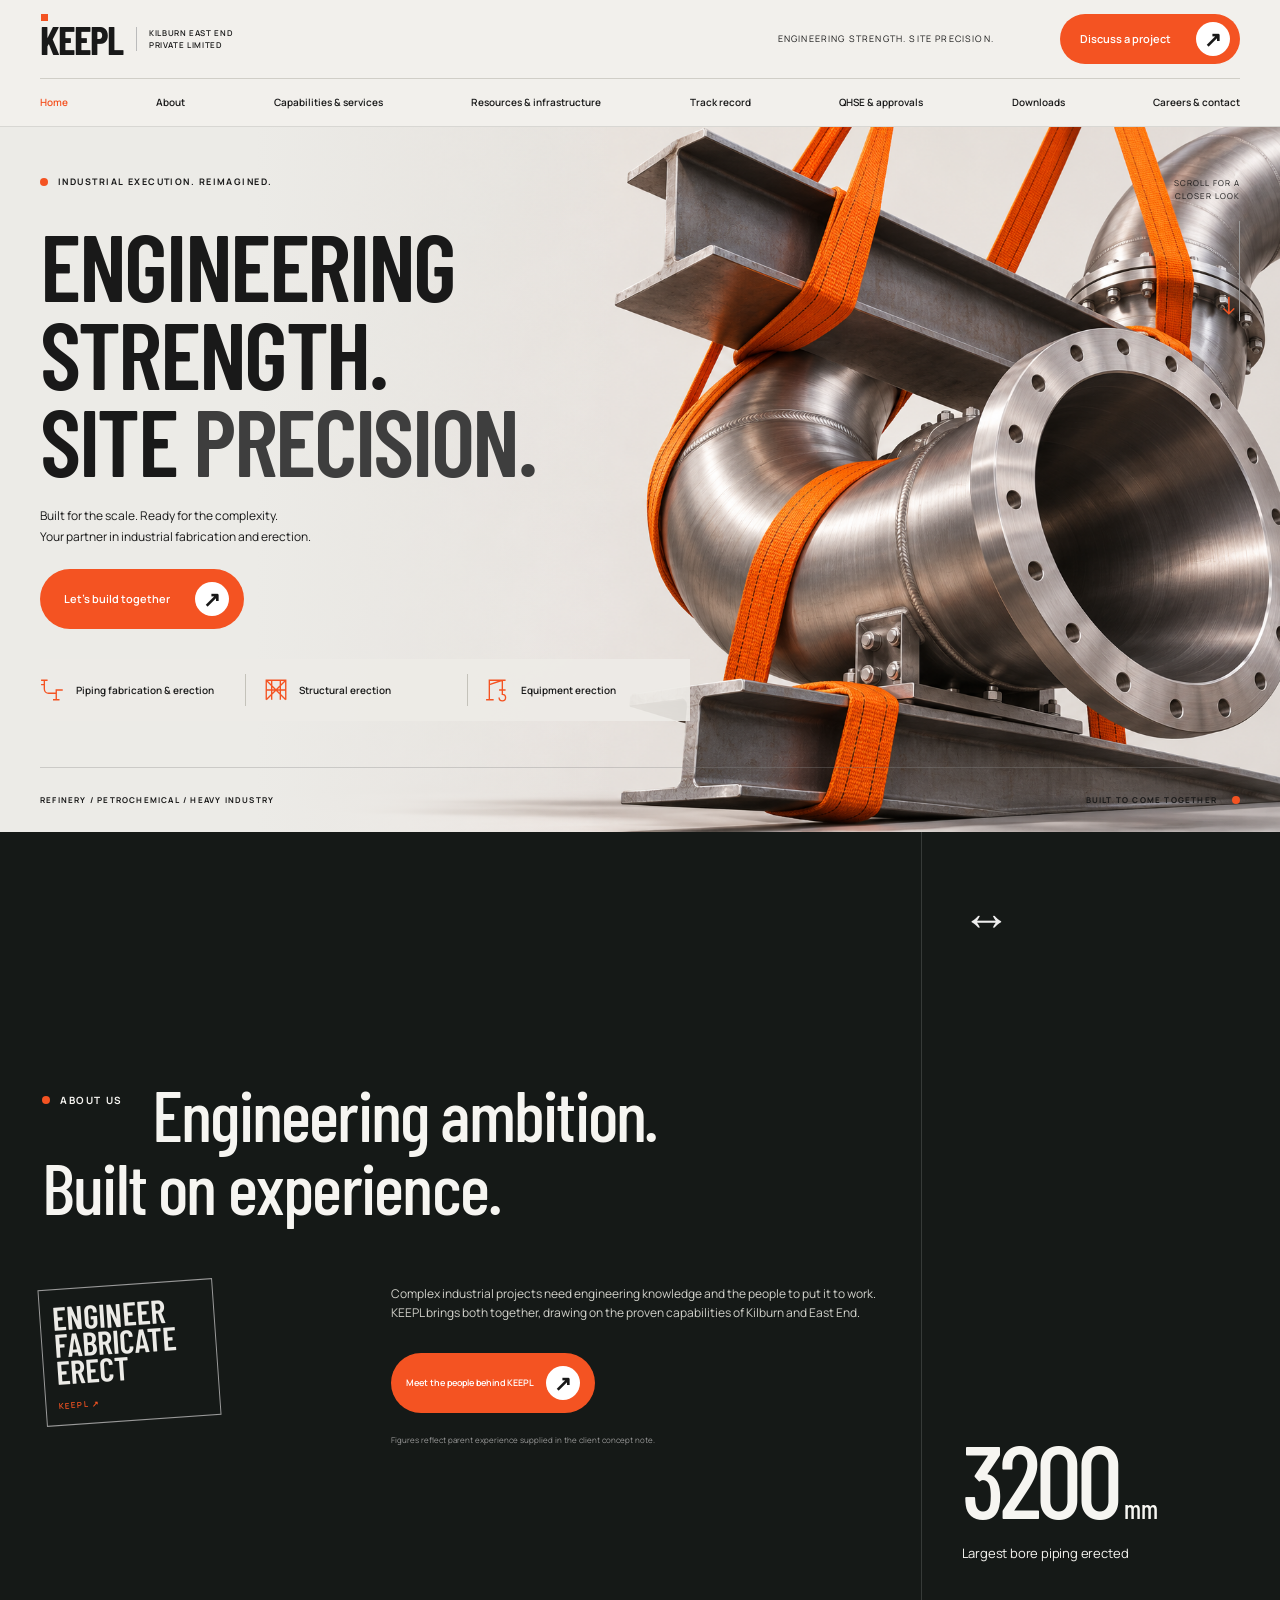
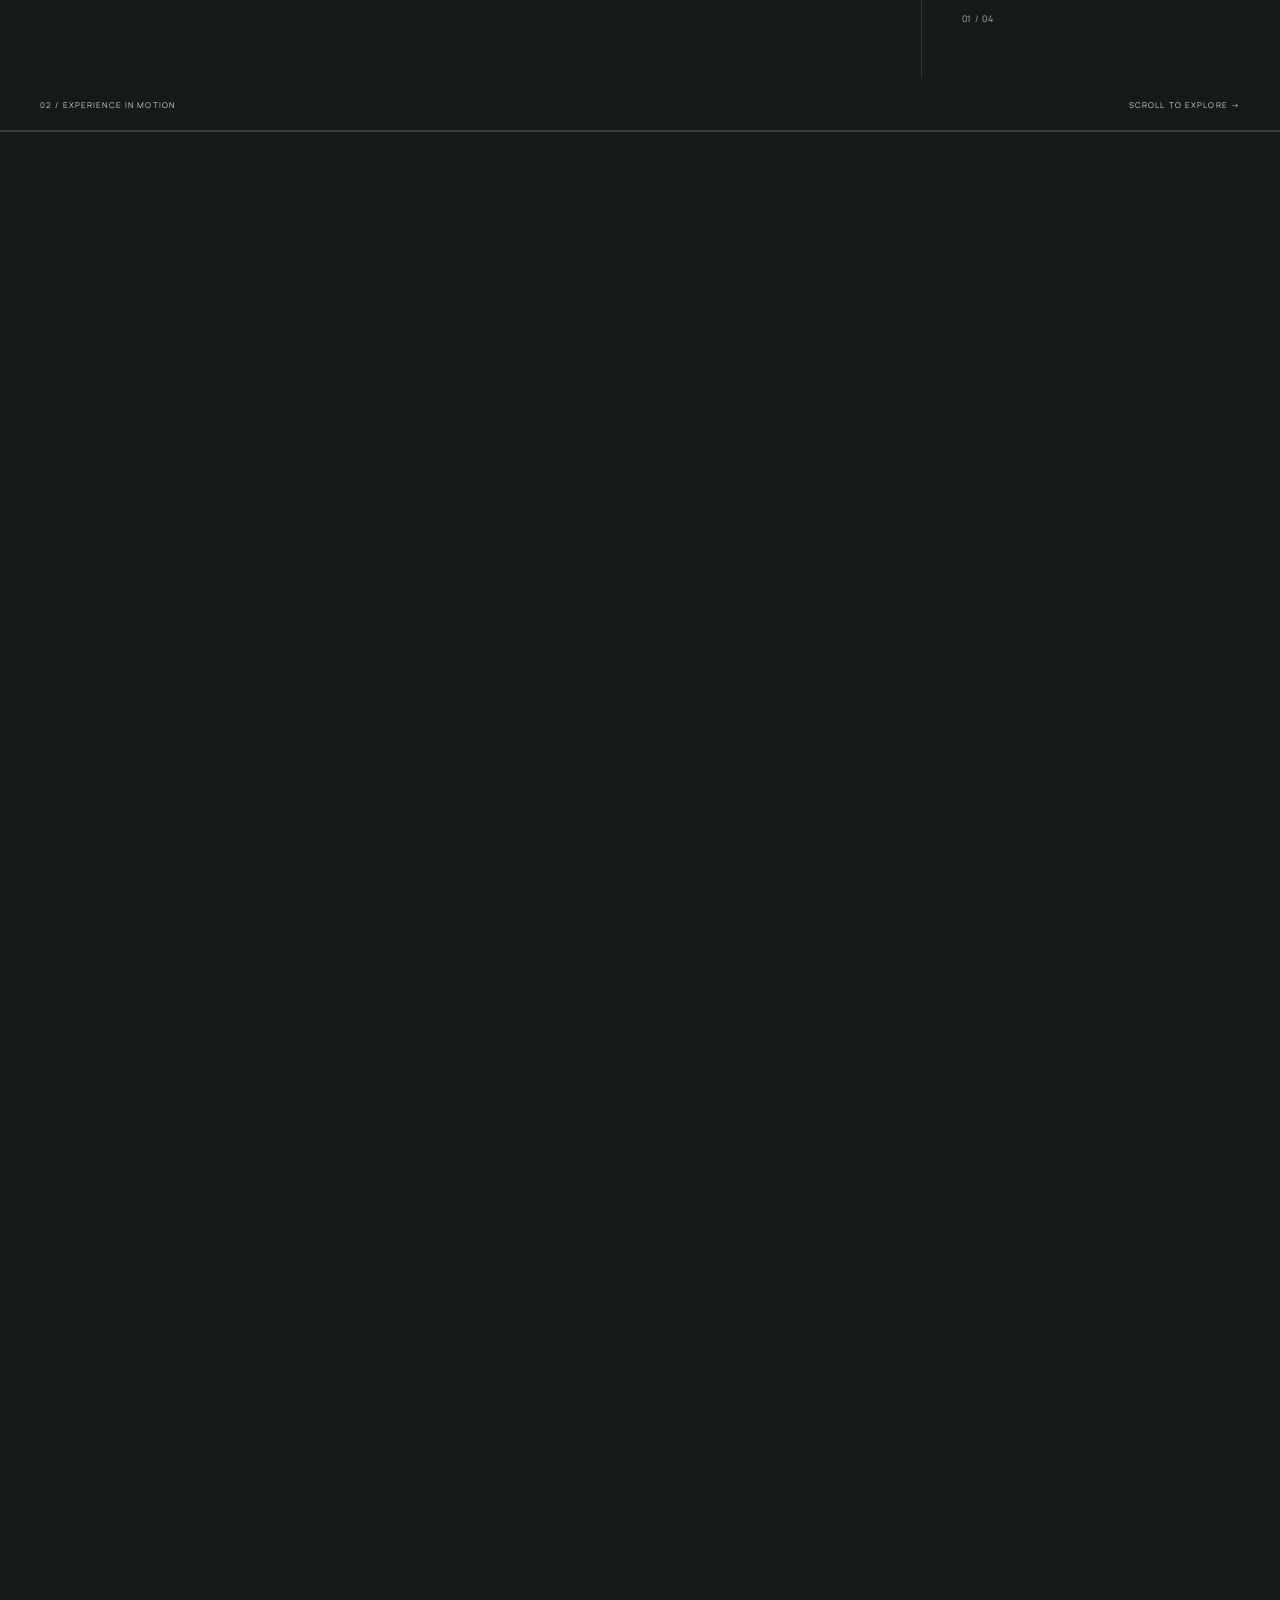
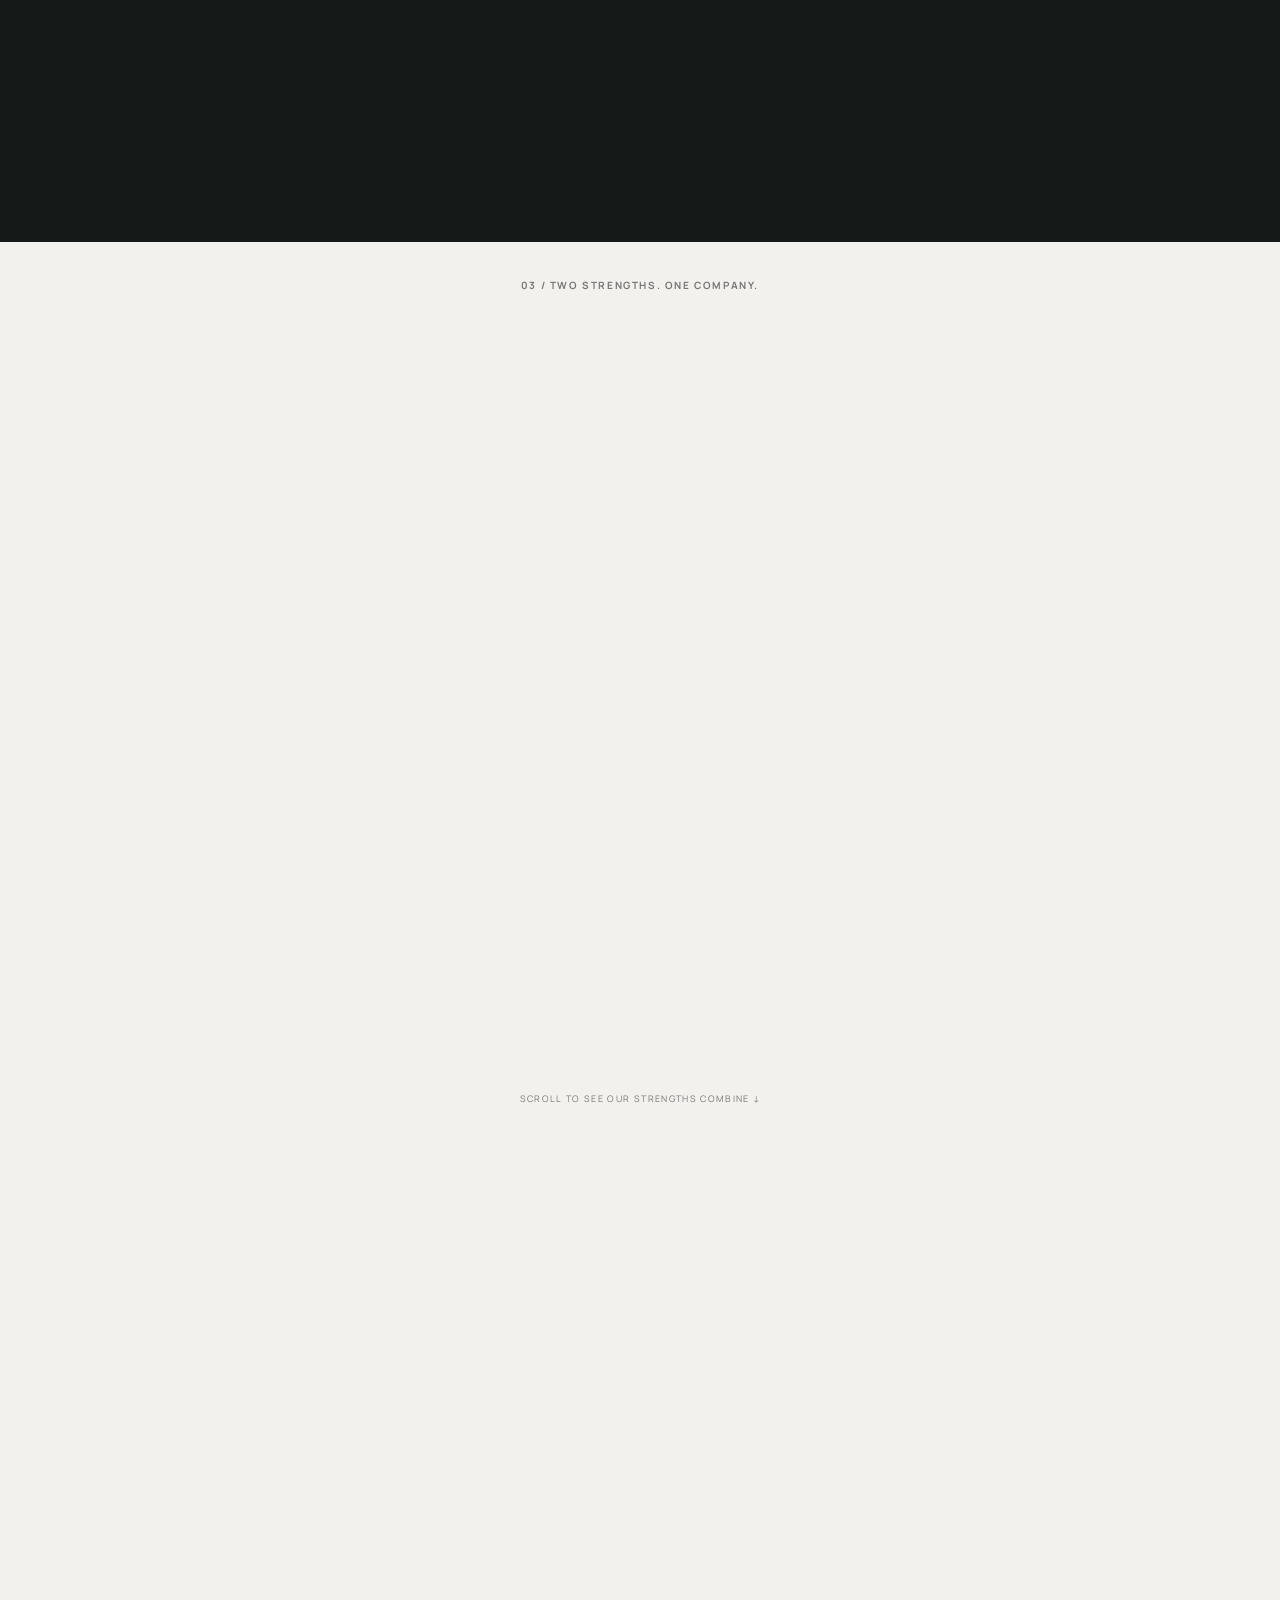
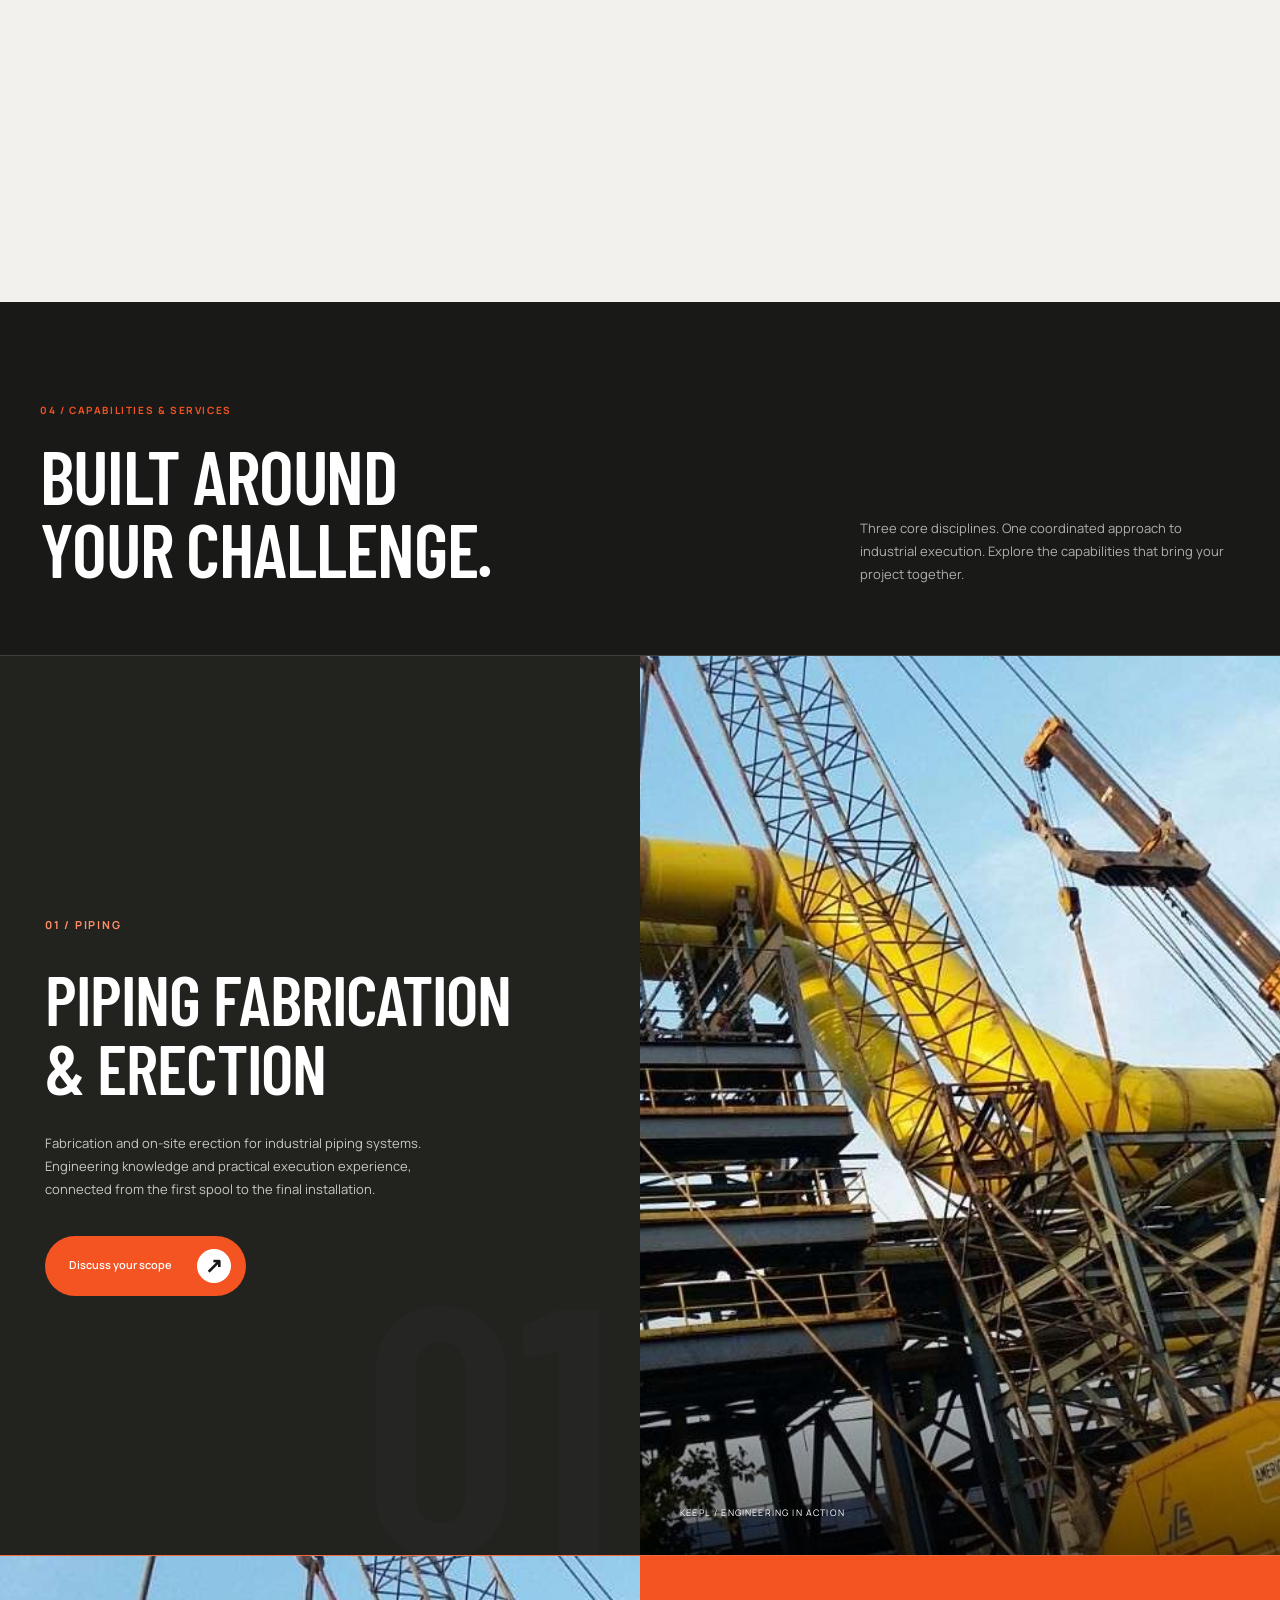
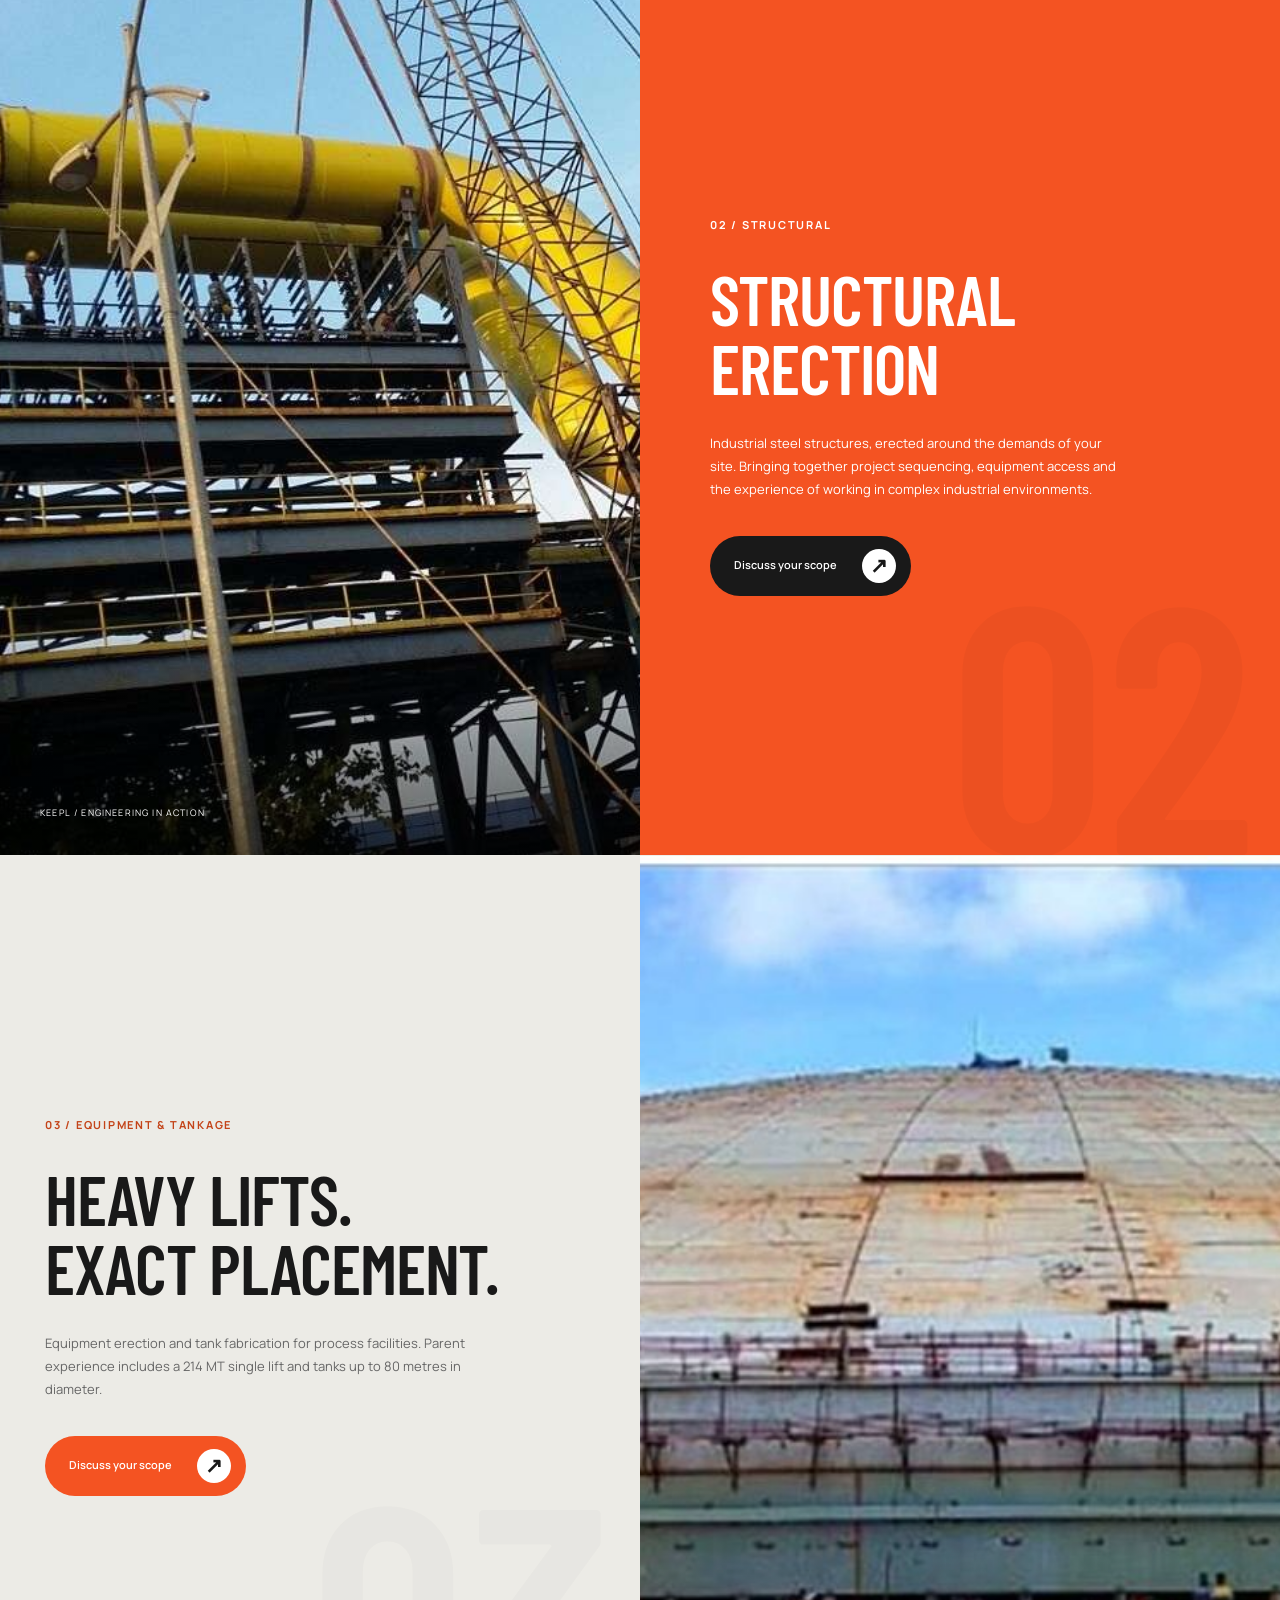
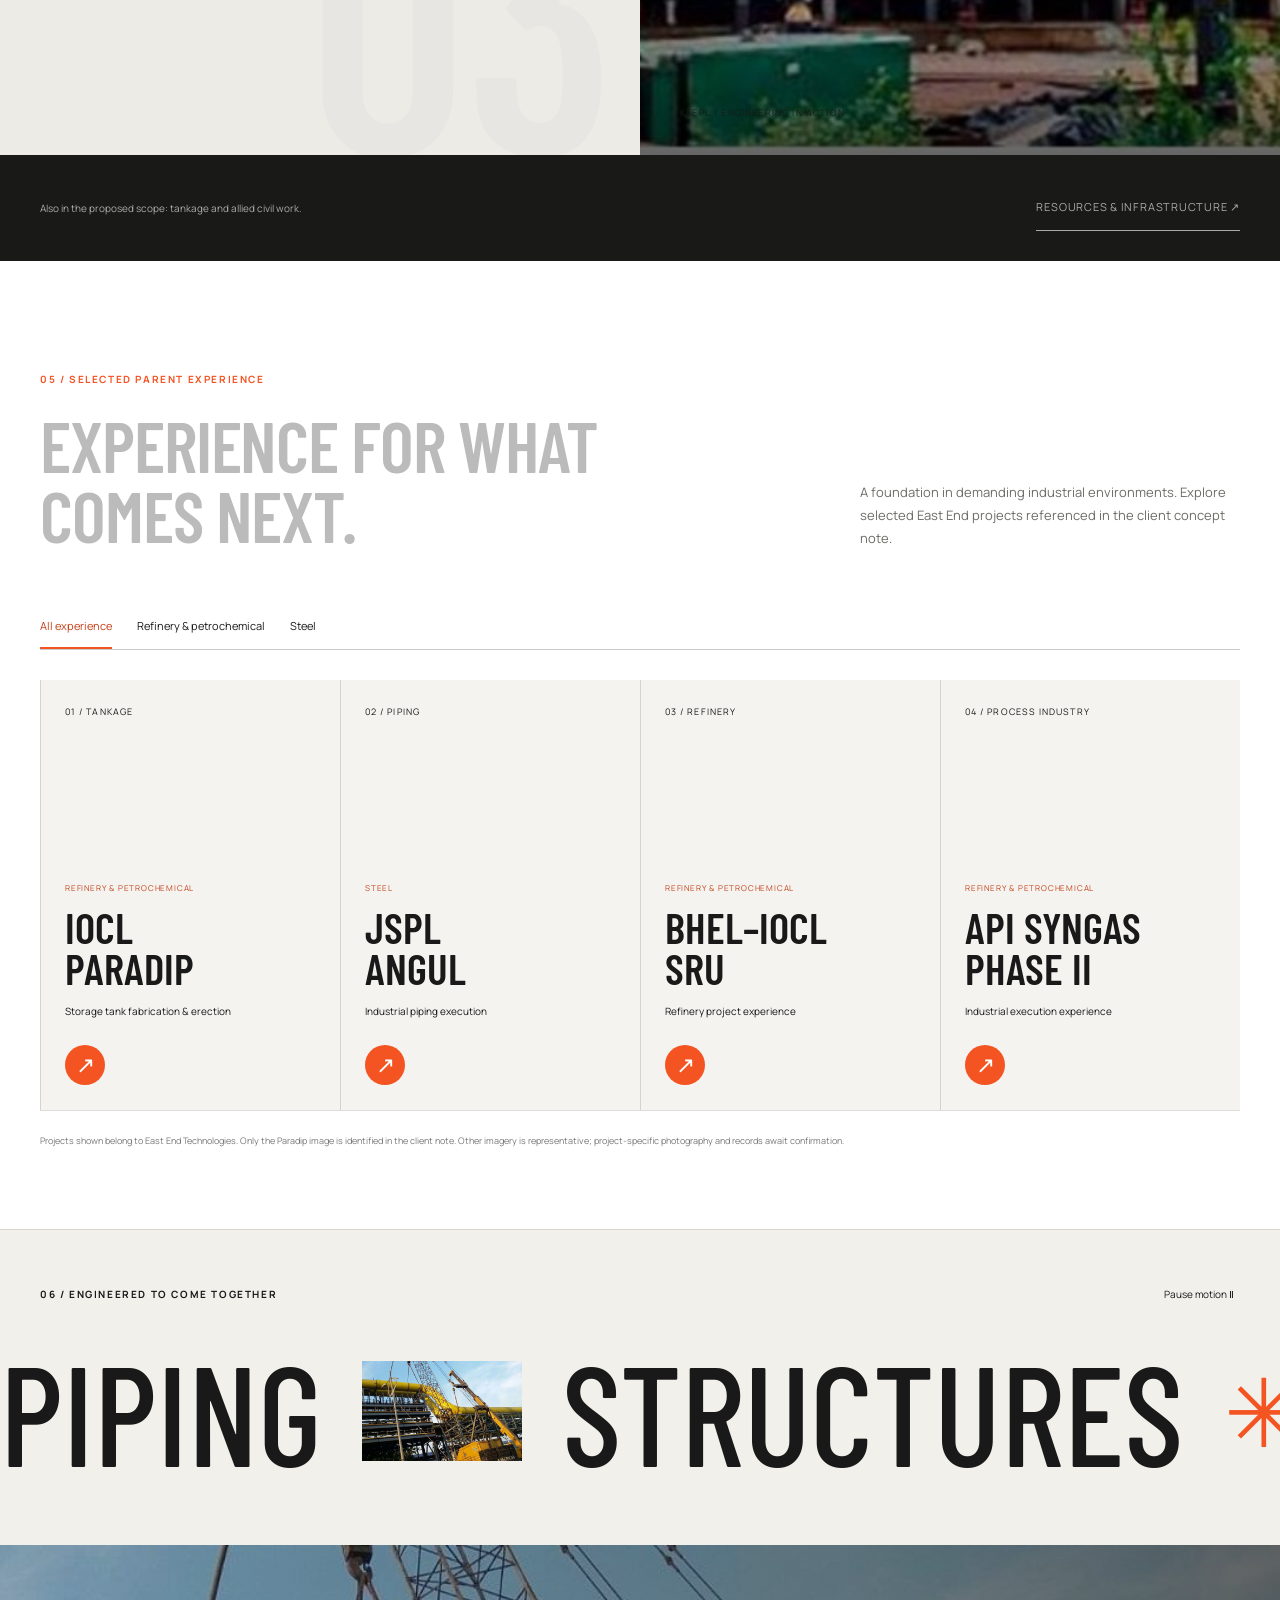
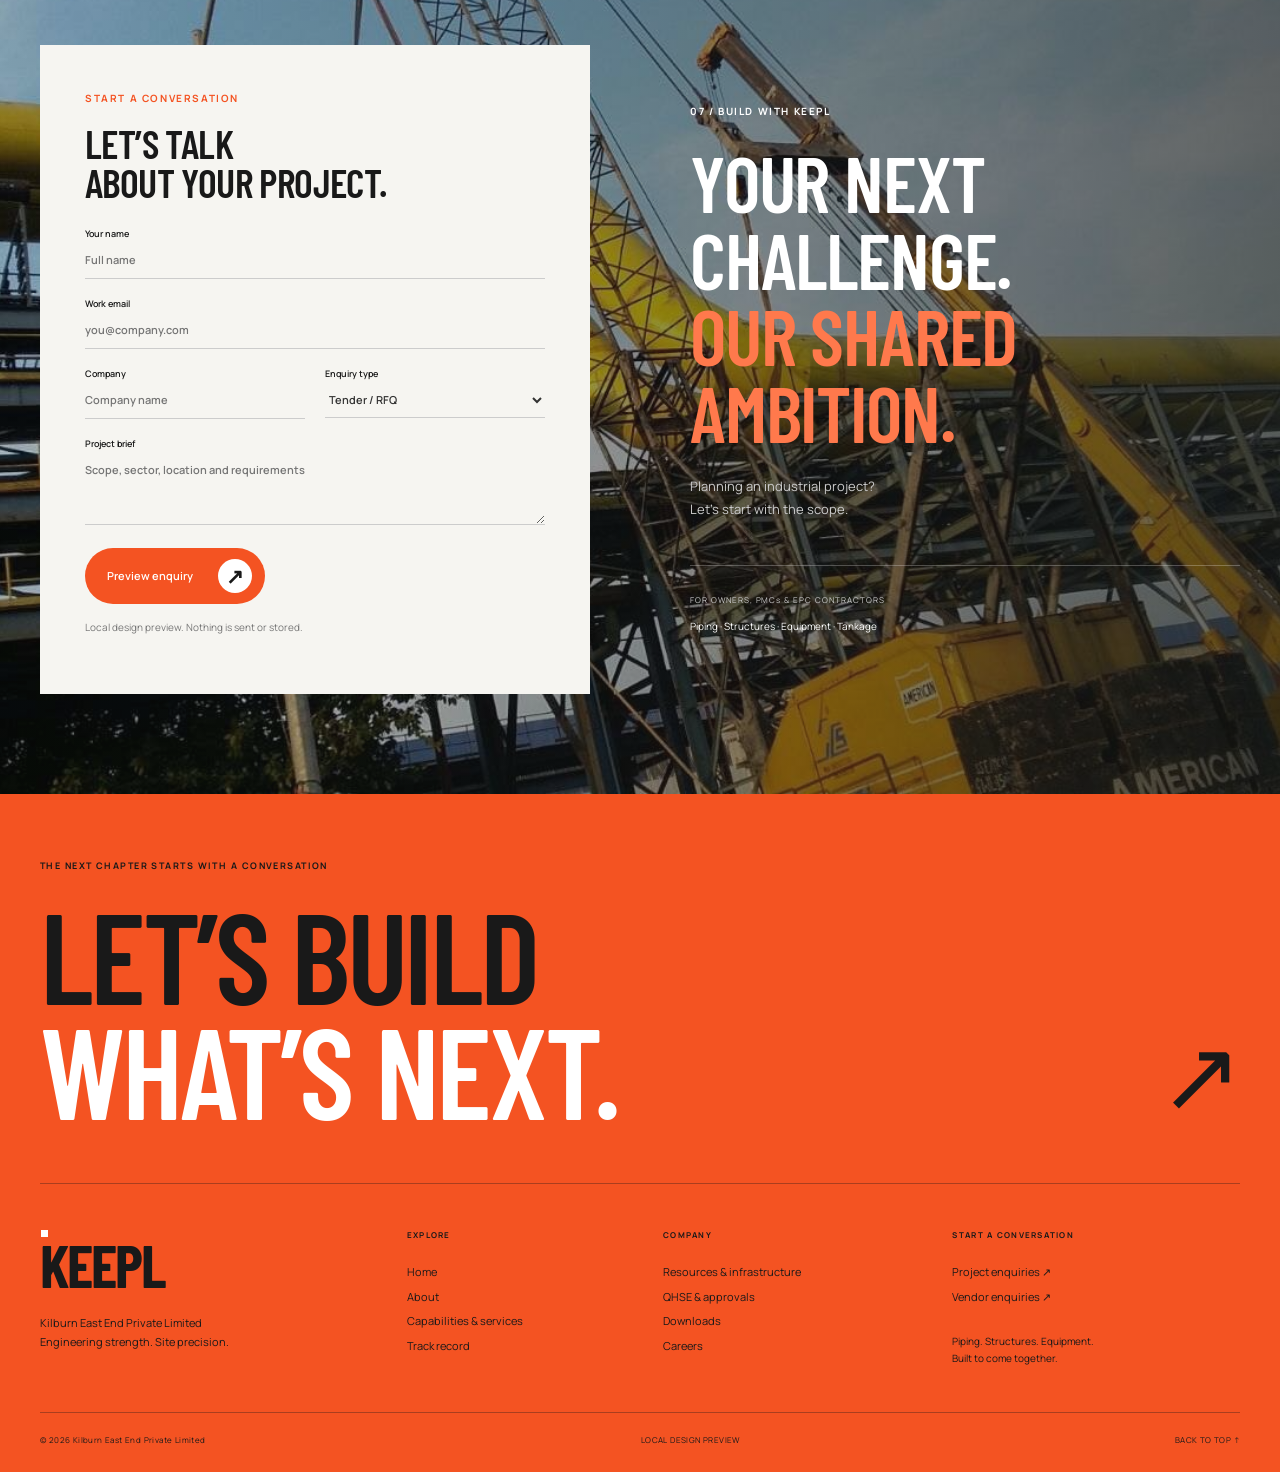
==== html file keepl/index.html @ 493cc32b "13nov commit" ====
<!doctype html><html lang="en"><head><meta charset="utf-8"><meta name="viewport" content="width=device-width,initial-scale=1"><meta name="description" content="Kilburn East End Private Limited — piping fabrication, structural erection and equipment erection, combining engineering depth with site execution experience."><title>KEEPL — Engineering strength. Site precision.</title><link rel="stylesheet" href="assets/heading.css"><link rel="stylesheet" href="assets/body.css"><link rel="stylesheet" href="styles.css?v=3"></head><body><a class="skip" href="#main">Skip to content</a>
<header><div class="wrap nav"><a class="brand" href="#home" aria-label="KEEPL home">KEEPL<span>KILBURN EAST END<br>PRIVATE LIMITED</span><i></i></a><p class="nav-tagline">ENGINEERING STRENGTH. SITE PRECISION.</p><a class="button small" href="#contact">Discuss a project <span>↗</span></a><button class="mobile-menu" aria-label="Open navigation" aria-expanded="false" aria-controls="more-menu">☰</button></div><nav class="desktop-nav wrap" aria-label="Main navigation"><a href="#home">Home</a><a href="#about">About</a><a href="#services">Capabilities &amp; services</a><button data-panel="resources">Resources &amp; infrastructure</button><a href="#projects">Track record</a><button data-panel="qhse">QHSE &amp; approvals</button><button data-panel="downloads">Downloads</button><a href="#contact">Careers &amp; contact</a></nav><nav id="more-menu" class="wrap more-menu" aria-label="Mobile navigation" hidden><a href="#home">Home</a><a href="#about">About</a><a href="#services">Capabilities &amp; services</a><button data-panel="resources">Resources &amp; infrastructure</button><a href="#projects">Track record</a><button data-panel="qhse">QHSE &amp; approvals</button><button data-panel="downloads">Downloads</button><a href="#contact">Careers &amp; contact</a></nav></header>
<main id="main"><section class="hero" id="home"><div class="hero-photo"><img src="assets/hero-v2.png" alt="Sculptural steel pipework and structural beams suspended in orange lifting slings"></div><div class="wrap hero-inner"><p class="eyebrow"><i class="orange-dot"></i> INDUSTRIAL EXECUTION. REIMAGINED.</p><h1>ENGINEERING<br>STRENGTH.<br><span class="reveal">SITE PRECISION.</span></h1><p class="hero-copy">Built for the scale. Ready for the complexity.<br>Your partner in industrial fabrication and erection.</p><a href="#contact" class="button">Let’s build together <span>↗</span></a><div class="hero-services"><a href="#service-piping"><svg class="service-icon" viewBox="0 0 24 24" fill="none" stroke="currentColor" stroke-width="1.25" aria-hidden="true"><path d="M4 3v8a4 4 0 0 0 4 4h7v6M1 3h6M12 21h6M4 7H1m14 8v-3h6"/></svg><span>Piping fabrication &amp; erection</span><b>↗</b></a><a href="#service-structural"><svg class="service-icon" viewBox="0 0 24 24" fill="none" stroke="currentColor" stroke-width="1.25" aria-hidden="true"><path d="M3 21V3h18v18M3 3l18 18M21 3L3 21M3 12h18M8 3v18M16 3v18"/></svg><span>Structural erection</span><b>↗</b></a><a href="#service-equipment"><svg class="service-icon" viewBox="0 0 24 24" fill="none" stroke="currentColor" stroke-width="1.25" aria-hidden="true"><path d="M4 21V3h15M4 7l12-4M16 3v9m-3 0h6m-3 0v4a3 3 0 1 1-3 3M1 21h7"/></svg><span>Equipment erection</span><b>↗</b></a></div><a class="hero-scroll" href="#credentials">SCROLL FOR A<br>CLOSER LOOK<span>↓</span></a></div><div class="hero-bottom wrap"><span>REFINERY / PETROCHEMICAL / HEAVY INDUSTRY</span><span>BUILT TO COME TOGETHER <i class="orange-dot"></i></span></div></section>
<section class="credentials" id="credentials"><div class="stats-pin"><div class="horizontal-rail"><article class="stats-intro"><div class="intro-title"><p class="eyebrow"><i class="orange-dot"></i> ABOUT US</p><h2>Engineering ambition.<br>Built on experience.</h2></div><div class="intro-bottom"><div class="type-stamp" aria-hidden="true">ENGINEER<br>FABRICATE<br>ERECT<span>KEEPL ↗</span></div><div><p>Complex industrial projects need engineering knowledge and the people to put it to work. KEEPL brings both together, drawing on the proven capabilities of Kilburn and East End.</p><a class="button" href="#about">Meet the people behind KEEPL <span>↗</span></a><small>Figures reflect parent experience supplied in the client concept note.</small></div></div></article><article class="stat" tabindex="0"><img src="assets/site-1.jpg" alt="" loading="lazy"><span class="stat-mark">↔</span><div class="stat-content"><strong>3200<span>mm</span></strong><h3>Largest bore piping erected</h3><span class="stat-index">01 / 04 <b>↗</b></span></div></article><article class="stat" tabindex="0"><img src="assets/site-1.jpg" alt="" loading="lazy"><span class="stat-mark">↥</span><div class="stat-content"><strong>214<span>MT</span></strong><h3>Heaviest single equipment lift</h3><span class="stat-index">02 / 04 <b>↗</b></span></div></article><article class="stat" tabindex="0"><img src="assets/site-2.jpg" alt="" loading="lazy"><span class="stat-mark">◯</span><div class="stat-content"><strong>80<span>m</span></strong><h3>Largest tank diameter fabricated</h3><span class="stat-index">03 / 04 <b>↗</b></span></div></article><article class="stat" tabindex="0"><img src="assets/industry-2.jpg" alt="" loading="lazy"><span class="stat-mark">+</span><div class="stat-content"><strong>25<span>+ years</span></strong><h3>Key engineers’ project experience</h3><span class="stat-index">04 / 04 <b>↗</b></span></div></article></div><div class="stats-caption wrap"><span>02 / EXPERIENCE IN MOTION</span><span>SCROLL TO EXPLORE →</span></div><div class="progress"><span></span></div></div></section>
<section class="partnership" id="about"><div class="partner-pin"><p class="eyebrow partner-eyebrow">03 / TWO STRENGTHS. ONE COMPANY.</p><h2 class="partner-title">ENGINEERING EXPERTISE.<br><span>EXECUTION EXCELLENCE.</span></h2><div class="orbits"><article class="orb orb-one"><div class="orb-content"><strong class="share">60<span>%</span></strong><img class="kilburn-logo" src="assets/kilburn.png" alt="Kilburn Engineering Limited"><h3>Kilburn Engineering</h3><p>Engineering knowledge.<br>Financial strength.<br>Established pedigree.</p></div></article><article class="orb orb-two"><div class="orb-content"><strong class="share">40<span>%</span></strong><img class="eastend-clean" src="assets/eastend-transparent.png" alt="East End Technologies"><h3>East End Technologies</h3><p>On-site execution.<br>Experienced teams.<br>Industrial project delivery.</p></div></article><svg class="parent-overlap" viewBox="0 0 200 100" aria-hidden="true"><defs><clipPath id="parent-intersection"><circle cx="140" cy="50" r="50"/></clipPath></defs><circle cx="60" cy="50" r="50" fill="var(--orange)" clip-path="url(#parent-intersection)"/></svg></div><div class="venture-disc" aria-hidden="true"></div><div class="venture-wordmark" aria-label="KEEPL">KEEPL</div><div class="partner-result"><p class="eyebrow">TOGETHER, WE FORM</p><h3>KILBURN EAST END<br>PRIVATE LIMITED</h3><p>Two proven businesses. One integrated industrial partner.</p></div><span class="partner-hint">SCROLL TO SEE OUR STRENGTHS COMBINE ↓</span></div></section>
<section class="services" id="services"><div class="wrap section-heading"><div><p class="eyebrow orange">04 / CAPABILITIES & SERVICES</p><h2>BUILT AROUND<br>YOUR CHALLENGE.</h2></div><p>Three core disciplines. One coordinated approach to industrial execution. Explore the capabilities that bring your project together.</p></div><div class="service-stack"><article class="service-card" id="service-piping" style="--order:0"><div class="service-copy"><p class="eyebrow">01 / PIPING</p><h3>PIPING FABRICATION<br>& ERECTION</h3><p>Fabrication and on-site erection for industrial piping systems. Engineering knowledge and practical execution experience, connected from the first spool to the final installation.</p><a href="#contact" class="button">Discuss your scope <span>↗</span></a><span class="service-number">01</span></div><div class="service-image "><img src="assets/site-1.jpg" alt="Large-bore pipework and crane operations" loading="lazy"><span>KEEPL / ENGINEERING IN ACTION</span></div></article><article class="service-card" id="service-structural" style="--order:1"><div class="service-copy"><p class="eyebrow">02 / STRUCTURAL</p><h3>STRUCTURAL<br>ERECTION</h3><p>Industrial steel structures, erected around the demands of your site. Bringing together project sequencing, equipment access and the experience of working in complex industrial environments.</p><a href="#contact" class="button">Discuss your scope <span>↗</span></a><span class="service-number">02</span></div><div class="service-image structure"><img src="assets/site-1.jpg" alt="Steel structures and lifting equipment" loading="lazy"><span>KEEPL / ENGINEERING IN ACTION</span></div></article><article class="service-card" id="service-equipment" style="--order:2"><div class="service-copy"><p class="eyebrow">03 / EQUIPMENT & TANKAGE</p><h3>HEAVY LIFTS.<br>EXACT PLACEMENT.</h3><p>Equipment erection and tank fabrication for process facilities. Parent experience includes a 214 MT single lift and tanks up to 80 metres in diameter.</p><a href="#contact" class="button">Discuss your scope <span>↗</span></a><span class="service-number">03</span></div><div class="service-image "><img src="assets/site-2.jpg" alt="Storage tank fabrication at IOCL Paradip" loading="lazy"><span>KEEPL / ENGINEERING IN ACTION</span></div></article></div><div class="wrap service-foot"><span>Also in the proposed scope: tankage and allied civil work.</span><button data-panel="resources" class="text-link">Resources & infrastructure ↗</button></div></section>
<section class="projects" id="projects"><div class="wrap"><div class="section-heading"><div><p class="eyebrow orange">05 / SELECTED PARENT EXPERIENCE</p><h2 class="reveal">EXPERIENCE FOR <br>WHAT COMES NEXT.</h2></div><p>A foundation in demanding industrial environments. Explore selected East End projects referenced in the client concept note.</p></div><div class="filters" role="group" aria-label="Filter projects"><button class="active" data-filter="all" aria-pressed="true">All experience</button><button data-filter="refinery" aria-pressed="false">Refinery & petrochemical</button><button data-filter="steel" aria-pressed="false">Steel</button></div><div class="project-grid"><button class="project" data-sector="refinery" data-project="paradip"><img src="assets/site-2.jpg" alt="IOCL Paradip tank fabrication" loading="lazy"><span class="project-top">01 / TANKAGE</span><span class="project-info"><small>REFINERY & PETROCHEMICAL</small><strong>IOCL<br>PARADIP</strong><span>Storage tank fabrication & erection</span><b>↗</b></span></button><button class="project" data-sector="steel" data-project="jspl"><img src="assets/site-1.jpg" alt="Representative industrial piping and steel erection image" loading="lazy"><span class="image-disclaimer">ILLUSTRATIVE IMAGE</span><span class="project-top">02 / PIPING</span><span class="project-info"><small>STEEL</small><strong>JSPL<br>ANGUL</strong><span>Industrial piping execution</span><b>↗</b></span></button><button class="project" data-sector="refinery" data-project="bhel"><img src="assets/plant.jpg" alt="Representative process plant imagery" loading="lazy"><span class="image-disclaimer">ILLUSTRATIVE IMAGE</span><span class="project-top">03 / REFINERY</span><span class="project-info"><small>REFINERY & PETROCHEMICAL</small><strong>BHEL–IOCL<br>SRU</strong><span>Refinery project experience</span><b>↗</b></span></button><button class="project" data-sector="refinery" data-project="syngas"><img src="assets/equipment.jpg" alt="Representative industrial facility imagery" loading="lazy"><span class="image-disclaimer">ILLUSTRATIVE IMAGE</span><span class="project-top">04 / PROCESS INDUSTRY</span><span class="project-info"><small>REFINERY & PETROCHEMICAL</small><strong>API SYNGAS<br>PHASE II</strong><span>Industrial execution experience</span><b>↗</b></span></button></div><p class="project-note">Projects shown belong to East End Technologies. Only the Paradip image is identified in the client note. Other imagery is representative; project-specific photography and records await confirmation.</p></div></section>
<section class="marquee" aria-label="Our services"><div class="wrap marquee-label"><p class="eyebrow">06 / ENGINEERED TO COME TOGETHER</p><button id="pause-motion" aria-pressed="false">Pause motion Ⅱ</button></div><div class="marquee-track"><div class="marquee-set"><span>PIPING</span><img src="assets/site-1.jpg" alt="" loading="lazy"><span>STRUCTURES</span><i>✳</i><span>EQUIPMENT</span><img src="assets/site-2.jpg" alt="" loading="lazy"><span>TANKAGE</span><i>✳</i></div><div class="marquee-set" aria-hidden="true"><span>PIPING</span><img src="assets/site-1.jpg" alt="" loading="lazy"><span>STRUCTURES</span><i>✳</i><span>EQUIPMENT</span><img src="assets/site-2.jpg" alt="" loading="lazy"><span>TANKAGE</span><i>✳</i></div></div></section>
<section class="contact" id="contact"><div class="contact-bg"></div><div class="wrap contact-layout"><form id="enquiry"><p class="eyebrow orange">START A CONVERSATION</p><h2>LET’S TALK<br>ABOUT YOUR PROJECT.</h2><label>Your name<input name="name" autocomplete="name" required placeholder="Full name"></label><label>Work email<input name="email" type="email" autocomplete="email" required placeholder="you@company.com"></label><div class="form-row"><label>Company<input name="company" autocomplete="organization" required placeholder="Company name"></label><label>Enquiry type<select name="type"><option>Tender / RFQ</option>Vendor registration</option>Document request</option>Careers</option></select></label></div><label>Project brief<textarea name="message" required rows="3" placeholder="Scope, sector, location and requirements"></textarea></label><button class="button" type="submit">Preview enquiry <span>↗</span></button><p class="form-note">Local design preview. Nothing is sent or stored.</p><p id="form-status" role="status"></p></form><div class="contact-copy"><p class="eyebrow">07 / BUILD WITH KEEPL</p><h2>YOUR NEXT<br>CHALLENGE.<br><em>OUR SHARED<br>AMBITION.</em></h2><p>Planning an industrial project?<br>Let’s start with the scope.</p><div><span>FOR OWNERS, PMCs & EPC CONTRACTORS</span><p>Piping · Structures · Equipment · Tankage</p></div></div></div></section></main>
<footer><div class="wrap"><div class="footer-cta"><p class="eyebrow">THE NEXT CHAPTER STARTS WITH A CONVERSATION</p><a href="#contact">LET’S BUILD<br><span>WHAT’S NEXT.</span><b>↗</b></a></div><div class="footer-top"><div><a class="brand" href="#home">KEEPL<i></i></a><p>Kilburn East End Private Limited<br>Engineering strength. Site precision.</p></div><div class="footer-links"><span class="eyebrow">EXPLORE</span><a href="#home">Home</a><a href="#about">About</a><a href="#services">Capabilities & services</a><a href="#projects">Track record</a></div><div class="footer-links"><span class="eyebrow">COMPANY</span><button data-panel="resources">Resources & infrastructure</button><button data-panel="qhse">QHSE & approvals</button><button data-panel="downloads">Downloads</button><button data-panel="careers">Careers</button></div><div class="footer-links"><span class="eyebrow">START A CONVERSATION</span><a href="#contact">Project enquiries ↗</a><a href="#contact">Vendor enquiries ↗</a><span class="footer-note">Piping. Structures. Equipment.<br>Built to come together.</span></div></div><div class="footer-bottom"><span>© 2026 Kilburn East End Private Limited</span><span>LOCAL DESIGN PREVIEW</span><a href="#home">BACK TO TOP ↑</a></div></div></footer>
<dialog id="detail-dialog" aria-labelledby="dialog-title"><button class="close-dialog" aria-label="Close details">×</button><p class="eyebrow orange">KEEPL / INFORMATION</p><h2 id="dialog-title"></h2><div id="dialog-body"></div><button class="button dialog-contact">Discuss your requirements ↗</button></dialog><script src="app.js?v=3"></script></body></html>
---- html file keepl/assets/heading.css ----
@font-face {
  font-family: 'Barlow Condensed';
  font-style: normal;
  font-weight: 500;
  font-display: swap;
  src: url(heading-0.woff2) format('truetype');
}
@font-face {
  font-family: 'Barlow Condensed';
  font-style: normal;
  font-weight: 600;
  font-display: swap;
  src: url(heading-1.woff2) format('truetype');
}
@font-face {
  font-family: 'Barlow Condensed';
  font-style: normal;
  font-weight: 700;
  font-display: swap;
  src: url(heading-2.woff2) format('truetype');
}
---- html file keepl/assets/body.css ----
@font-face {
  font-family: 'Manrope';
  font-style: normal;
  font-weight: 400;
  font-display: swap;
  src: url(body-0.woff2) format('truetype');
}
@font-face {
  font-family: 'Manrope';
  font-style: normal;
  font-weight: 500;
  font-display: swap;
  src: url(body-1.woff2) format('truetype');
}
@font-face {
  font-family: 'Manrope';
  font-style: normal;
  font-weight: 600;
  font-display: swap;
  src: url(body-2.woff2) format('truetype');
}
@font-face {
  font-family: 'Manrope';
  font-style: normal;
  font-weight: 700;
  font-display: swap;
  src: url(body-3.woff2) format('truetype');
}
---- html file keepl/styles.css ----
:root{--orange:#f15b2b;--ink:#191919;--paper:#f2f1ed;--body:'Manrope',Arial,sans-serif;--head:'Barlow Condensed','Arial Narrow',sans-serif}*{box-sizing:border-box}html{scroll-behavior:smooth;scroll-padding-top:90px}body{margin:0;color:var(--ink);background:var(--paper);font:14px/1.65 var(--body)}button,input,textarea,select{font:inherit}button,a{-webkit-tap-highlight-color:transparent}button{cursor:pointer}a{color:inherit;text-decoration:none}button{color:inherit}img{max-width:100%;display:block}h1,h2,h3,p{margin:0}h1,h2,h3{font-family:var(--head);font-weight:600;line-height:.98;letter-spacing:-.015em}h2{font-size:clamp(48px,5.8vw,76px)}p{line-height:1.75}.wrap{width:min(1200px,calc(100% - 64px));margin:auto}.eyebrow{font-size:10px;font-weight:700;letter-spacing:.16em;line-height:1.6}.orange{color:var(--orange)}.button{display:inline-flex;align-items:center;justify-content:space-between;gap:35px;background:var(--ink);color:#fff;padding:18px 24px;border:0;font-size:12px;font-weight:600;transition:background .25s,transform .25s}.button:hover{background:var(--orange);transform:translateY(-2px)}.button span{font-size:19px}.small{padding:12px 18px;gap:20px}.text-link{display:inline-flex;align-items:center;justify-content:space-between;gap:30px;padding:13px 0;border:0;border-bottom:1px solid currentColor;background:none;font-size:11px;text-transform:uppercase;letter-spacing:.07em}.text-link span{font-size:24px}.skip{position:fixed;top:-100px;z-index:20;background:white;padding:12px}.skip:focus{top:10px}:focus-visible{outline:3px solid var(--orange);outline-offset:5px}header{position:relative;z-index:10;background:var(--paper);border-bottom:1px solid #d8d7d3}.nav{height:96px;display:flex;align-items:center;justify-content:space-between;gap:26px}.brand{display:flex;align-items:center;gap:14px;position:relative;font:700 39px/.9 var(--head);letter-spacing:-2px}.brand span{font:600 8px/1.5 var(--body);letter-spacing:.08em;border-left:1px solid #bbb;padding-left:12px}.brand i{height:7px;width:7px;background:var(--orange);position:absolute;top:-7px;left:1px}.nav nav{display:flex;gap:25px;align-items:center}.nav nav a,.nav nav button{font-size:11px;font-weight:600;border:0;background:none;padding:8px 0}.nav nav a:hover,.nav nav button:hover{color:var(--orange)}.mobile-menu{display:none}.more-menu{padding:22px 0;grid-template-columns:repeat(3,1fr);gap:16px;border-top:1px solid #ccc}.more-menu:not([hidden]){display:grid}.more-menu button{text-align:left;border:0;background:none}.hero{position:relative;overflow:hidden;min-height:690px}.hero-photo{position:absolute;inset:0 0 0 43%;overflow:hidden}.hero-photo img{width:100%;height:100%;object-fit:cover;filter:grayscale(1);object-position:65% center}.hero-photo:after{content:'';position:absolute;inset:0;background:linear-gradient(90deg,var(--paper),transparent 55%),linear-gradient(0deg,#18181870,transparent 35%)}.image-label{position:absolute;bottom:85px;right:25px;z-index:1;font-size:8px;letter-spacing:.15em;color:white;writing-mode:vertical-rl}.hero-inner{position:relative;padding-top:45px}.hero .eyebrow{display:flex;align-items:center;gap:18px}.line{width:75px;height:1px;background:#8e8e8e}.hero h1{font-size:clamp(65px,7.8vw,104px);line-height:.92;margin:38px 0 24px;max-width:700px;letter-spacing:-.025em}.hero-copy{max-width:450px;font-size:12px;margin-bottom:25px}.hero-parents{display:flex;align-items:center;gap:17px;margin-top:32px;height:42px}.hero-parents>span{font-size:8px;max-width:70px;letter-spacing:.12em}.hero-parents img{width:112px;max-height:42px;object-fit:contain}.hero-parents strong{font:600 22px/1 var(--head)}.hero-parents small{display:block;font:600 7px/1.5 var(--body);letter-spacing:.13em}.hero-parents b{font-weight:400;color:var(--orange)}.hero-bottom{display:flex;justify-content:space-between;margin-top:36px;padding:21px 0;border-top:1px solid #aaa8;font-size:8px;font-weight:700;letter-spacing:.15em}.hero-bottom a{color:white}.hero-bottom a span{font-size:16px;margin-left:20px}.reveal{color:#bbb}.reveal .word{transition:color .08s linear}.credentials{height:220vh;background:#181918;color:#f6f5f1}.stats-pin{height:100vh;position:sticky;top:0;display:flex;flex-direction:column;justify-content:center;overflow:hidden}.stats-layout{display:grid;grid-template-columns:40% 60%;min-height:480px}.stats-intro{padding:30px 60px 25px 0}.stats-intro h2{font-size:58px;margin:22px 0}.stats-intro>p:not(.eyebrow){font-size:12px;max-width:280px;color:#b8b8b3}.stats-intro .text-link{margin:20px 0 30px}.stats-intro small{font-size:9px;line-height:1.7;display:block;color:#aaa;max-width:300px}.stats-window{overflow:hidden;border-left:1px solid #ffffff25;position:relative}.stats-track{display:flex;height:100%;will-change:transform}.stat{flex:0 0 50%;padding:30px 28px;border-right:1px solid #ffffff25;display:flex;flex-direction:column;justify-content:space-between;min-width:0}.stat-mark{font-size:42px;color:var(--orange);font-weight:400}.stat strong{font:500 86px/1 var(--head);letter-spacing:-.04em;white-space:nowrap}.stat strong span{font:400 20px var(--head);letter-spacing:0;margin-left:6px}.stat h3{font:600 15px/1.4 var(--body);margin-top:18px}.stat p{font-size:10px;color:#aaa;margin-top:12px}.stat-index{font-size:9px;letter-spacing:.1em;color:#aaa}.progress{height:2px;background:#ffffff25;margin-top:30px}.progress span{display:block;width:25%;height:100%;background:var(--orange);transform-origin:left}.partnership{height:250vh;background:#f5f4f0}.partner-pin{position:sticky;top:0;height:100vh;min-height:660px;text-align:center;overflow:hidden;padding-top:48px}.partner-title{font-size:clamp(55px,7.5vw,96px);margin-top:48px;position:relative;z-index:2;will-change:transform}.partner-title span{color:#aaa}.orbits{position:absolute;top:43%;left:50%;width:670px;display:flex;transform:translateX(-50%);justify-content:center}.orb{width:340px;height:340px;border:1px solid #252525;border-radius:50%;display:flex;align-items:center;justify-content:center;flex-shrink:0;will-change:transform,background-color}.orb-one{z-index:1;background:#f5f4f0}.orb-two{margin-left:-25px}.orb-content{padding:45px;opacity:0;transform:translateY(20px)}.orb-content .eyebrow{font-size:8px;margin-bottom:26px}.orb img{width:190px;max-height:70px;object-fit:contain;margin:auto}.orb-content>p:last-child{font-size:11px;line-height:1.7;margin-top:24px}.orb-content strong{font:600 45px/1 var(--head)}.orb-content small{display:block;font:500 7px/1.5 var(--body);margin-top:7px;letter-spacing:.08em}.partner-result{position:absolute;bottom:45px;left:0;right:0;opacity:0}.partner-result h3{font-size:33px;margin-bottom:12px}.partner-result p{font-size:11px}.partner-hint{position:absolute;bottom:25px;left:0;right:0;font-size:8px;letter-spacing:.15em;color:#777}.services{background:#191919;color:#fff;padding:105px 0 45px}.section-heading{display:grid;grid-template-columns:1.1fr 1fr;gap:100px;align-items:end;margin-bottom:55px}.section-heading h2{margin-top:22px}.section-heading>p{font-size:13px;max-width:380px;justify-self:end;color:#6c6c67}.services .section-heading>p{color:#b0b0aa}.service-grid{display:grid;grid-template-columns:1fr 1fr}.service-copy{min-height:410px;padding:50px 60px;display:flex;align-items:flex-start;flex-direction:column;justify-content:center;border:1px solid #ffffff12}.service-copy h3{font-size:48px;margin:25px 0 20px}.service-copy>p:not(.eyebrow){font-size:12px;color:#b8b8b4;max-width:360px}.service-copy .text-link{margin-top:20px;color:#eee}.service-image{overflow:hidden;position:relative;min-height:410px}.service-image img{height:100%;width:100%;object-fit:cover;filter:grayscale(1);transform:scale(1.12);transition:filter .8s,transform 1.2s}.service-image.in-view img{transform:scale(1)}.service-image:hover img{filter:grayscale(0);transform:scale(1.04)}.service-image:after{content:'';position:absolute;inset:50% 0 0;background:linear-gradient(transparent,#0009)}.service-image span{position:absolute;bottom:27px;left:28px;z-index:1;font-size:9px;letter-spacing:.13em}.structure img{object-position:0% 50%;transform:scale(1.45)}.structure.in-view img{transform:scale(1.3)}.service-foot{display:flex;justify-content:space-between;align-items:center;padding-top:35px;color:#aaa;font-size:10px}.projects{background:#f7f6f2;padding:110px 0 70px}.filters{display:flex;gap:25px;border-bottom:1px solid #ccc;margin-bottom:30px}.filters button{border:0;border-bottom:2px solid transparent;background:none;font-size:11px;padding:12px 0}.filters button.active{border-color:var(--orange);color:#c43e15}.project-grid{display:grid;grid-template-columns:repeat(4,1fr)}.project{position:relative;min-height:420px;background:#e8e7e1;text-align:left;border:0;border-left:1px solid #c8c8c0;padding:24px;overflow:hidden;transition:background .5s,color .5s}.project[hidden]{display:none}.project>img{position:absolute;width:100%;height:100%;inset:0;object-fit:cover;filter:grayscale(1);opacity:0;transform:scale(1.15);transition:opacity .5s,transform .8s}.project:after{content:'';position:absolute;inset:0;background:linear-gradient(transparent,#000c);opacity:0;transition:opacity .5s}.project-top{position:relative;z-index:1;font-size:8px;letter-spacing:.12em}.project-info{position:absolute;bottom:25px;left:24px;right:20px;z-index:1;display:flex;flex-direction:column}.project-info small{font-size:8px;letter-spacing:.1em;margin-bottom:12px;color:#a94120}.project-info strong{font:600 41px/.95 var(--head);margin-bottom:15px}.project-info>span{font-size:10px;max-width:180px}.project-info b{font-size:27px;font-weight:400;color:var(--orange);margin-top:20px;transition:transform .5s}.project-art{position:absolute;top:74px;left:24px;font:600 52px/.9 var(--head);color:transparent;-webkit-text-stroke:1px #c2c1b9;opacity:.55;transition:transform .8s}.project:hover,.project:focus-visible{background:#252623;color:#fff}.project:hover img,.project:focus-visible img{opacity:1;transform:scale(1)}.project:hover:after,.project:focus-visible:after{opacity:1}.project:hover .project-info small,.project:focus-visible .project-info small{color:#ff8d60}.project:hover .project-info b{transform:translate(6px,-6px)}.project:hover .project-art{transform:translateY(-10px);-webkit-text-stroke-color:#f15b2b}.project-note{font-size:9px;color:#777;margin-top:22px}.marquee{background:#fff;padding:48px 0 60px;overflow:hidden}.marquee-label{display:flex;justify-content:space-between;align-items:center;margin-bottom:30px}.marquee-label button{border:0;background:none;font-size:10px}.marquee-track{display:flex;width:max-content;animation:marquee 40s linear infinite}.marquee-set{display:flex;align-items:center;gap:40px;padding-right:40px}.marquee-set span{font:500 125px/.95 var(--head)}.marquee-set img{width:160px;height:100px;object-fit:cover;filter:grayscale(1)}.marquee-set i{font-size:95px;color:var(--orange);font-style:normal}.marquee:hover .marquee-track,.marquee.paused .marquee-track{animation-play-state:paused}@keyframes marquee{to{transform:translateX(-50%)}}.contact{position:relative;background:#171917;color:#fff;isolation:isolate;padding:90px 0}.contact-bg{position:absolute;inset:0;z-index:-1;background:linear-gradient(90deg,#17191744,#171917e8),url('assets/site-1.jpg') center/cover;filter:grayscale(1)}.contact-layout{display:grid;grid-template-columns:1fr 1fr;gap:110px;align-items:center}form{background:#f6f5f1;color:#191919;padding:40px}form h2{font-size:40px;margin:18px 0 25px}label{font-size:9px;font-weight:600;display:block;margin-bottom:18px}input,select,textarea{width:100%;background:transparent;border:0;border-bottom:1px solid #ccc;border-radius:0;padding:9px 0;font-size:11px;color:#333;outline-offset:2px}textarea{resize:vertical}.form-row{display:grid;grid-template-columns:1fr 1fr;gap:20px}form .button{background:var(--orange);padding:13px 20px}.form-note{font-size:9px;color:#777;margin-top:15px}#form-status{font-size:11px;color:#7a3b20;margin-top:12px}.contact-copy h2{font-size:76px;margin:25px 0}.contact-copy em{font-style:normal;color:#b5b7af}.contact-copy>p:not(.eyebrow){color:#ccc;font-size:13px}.contact-copy>div{border-top:1px solid #ffffff40;margin-top:45px;padding-top:25px;font-size:10px}.contact-copy>div span{font-size:8px;letter-spacing:.12em;color:#ccc}.contact-copy>div p{margin-top:10px}footer{padding:50px 0 20px;background:#161715;color:#ccc}.footer-top{display:flex;justify-content:space-between;gap:30px;padding-bottom:40px}.footer-top p{font-size:10px}.footer-top button{display:block;background:none;border:0;color:#ddd;font-size:10px;padding:5px 0}.footer-bottom{display:flex;justify-content:space-between;border-top:1px solid #ffffff20;padding-top:20px;font-size:8px;letter-spacing:.05em}dialog{border:0;width:min(650px,calc(100% - 36px));max-height:85vh;padding:50px;background:var(--paper);color:var(--ink)}dialog::backdrop{background:#0009;backdrop-filter:blur(5px)}dialog h2{font-size:47px;margin:20px 0}dialog p,dialog li{font-size:13px;margin-bottom:15px}dialog .button{margin-top:20px}.close-dialog{position:absolute;right:16px;top:10px;border:0;background:none;font-size:30px}.dialog-facts{display:grid;grid-template-columns:1fr 1fr;gap:20px;margin:25px 0}.dialog-facts div{border-top:1px solid #ccc;padding-top:12px}.dialog-facts small{display:block;color:#777;margin-bottom:5px}
@media(min-width:1500px){.hero-photo{left:45%}.hero{min-height:750px}.hero-inner{padding-top:60px}.hero-bottom{margin-top:60px}}@media(max-width:1000px){.nav nav{gap:14px}.brand span{display:none}.section-heading{gap:50px}.stats-intro{padding-right:30px}.stat{padding:25px 18px}.stat strong{font-size:64px}.service-copy{padding:35px}.service-copy h3{font-size:40px}.project-grid{grid-template-columns:repeat(2,1fr)}.contact-layout{gap:50px}.contact-copy h2{font-size:62px}.hero-photo{left:38%;opacity:.75}.hero-copy{max-width:380px}.orbits{top:42%}}
@media(max-width:700px){.wrap{width:calc(100% - 36px)}.nav{height:76px;gap:12px}.nav nav{display:none}.nav .small{font-size:9px;padding:10px 12px;gap:12px;margin-left:auto}.brand{font-size:32px}.mobile-menu{display:block;border:0;background:none;font-size:22px}.more-menu:not([hidden]){grid-template-columns:1fr 1fr;font-size:11px}.hero{min-height:790px}.hero-photo{inset:0;opacity:.32}.hero-photo:after{background:linear-gradient(90deg,var(--paper),#f2f1ed44),linear-gradient(0deg,var(--paper),transparent)}.hero-inner{padding-top:35px}.hero h1{font-size:76px;margin-top:45px}.hero-copy{font-size:12px;max-width:310px}.hero-parents{margin-top:45px}.hero-bottom{margin-top:55px;gap:20px;align-items:center}.hero-bottom a{color:#222;max-width:80px}.hero-bottom>span{max-width:190px}.credentials{height:230vh}.stats-pin{min-height:670px}.stats-layout{grid-template-columns:1fr;min-height:0}.stats-intro{padding:20px 0}.stats-intro h2{font-size:38px;line-height:1;margin:15px 0}.stats-intro h2 br{display:none}.stats-intro>p:not(.eyebrow){font-size:11px;max-width:100%}.stats-intro .text-link{margin:0;padding:8px 0;font-size:9px}.stats-intro small{font-size:8px;margin-top:10px;max-width:100%}.stats-window{height:300px;margin-top:12px}.stat{flex-basis:80%;padding:15px 22px}.stat-mark{font-size:25px}.stat strong{font-size:70px}.stat h3{font-size:13px}.stat p{font-size:10px;margin-top:6px}.progress{margin-top:15px}.partnership{height:220vh}.partner-pin{min-height:660px;padding-top:35px}.partner-title{font-size:48px;margin-top:50px}.orbits{width:100%;top:45%}.orb{width:190px;height:190px}.orb-two{margin-left:-18px}.orb-content{padding:22px}.orb-content .eyebrow{font-size:6px;margin-bottom:12px}.orb-content>p:last-child{font-size:8px;line-height:1.5;margin-top:13px}.orb img{width:120px}.orb-content strong{font-size:30px}.orb-content small{font-size:5px}.partner-result{bottom:55px}.partner-result h3{font-size:29px}.partner-result p{font-size:10px}.partner-hint{font-size:6px}.services,.projects{padding-top:65px}.section-heading{grid-template-columns:1fr;gap:25px;margin-bottom:35px}.section-heading h2{font-size:53px}.section-heading>p{max-width:100%;justify-self:start;font-size:12px}.service-grid{display:flex;flex-direction:column}.service-copy{min-height:320px;padding:30px}.service-copy h3{font-size:45px}.service-image{min-height:280px;height:280px}.service-image.structure{order:0}.service-grid>:nth-child(3){order:4}.service-grid>:nth-child(4){order:3}.service-grid>:nth-child(5){order:5}.service-grid>:nth-child(6){order:6}.service-foot{align-items:flex-start;gap:20px;flex-direction:column}.filters{gap:15px}.filters button{font-size:9px}.project{min-height:360px;padding:17px}.project-top{font-size:7px}.project-info{left:17px;right:12px}.project-info strong{font-size:34px}.project-info small{font-size:7px}.project-info>span{font-size:9px}.project-art{font-size:37px;left:17px}.project:first-child img{opacity:.2}.marquee-set{gap:25px;padding-right:25px}.marquee-set span{font-size:80px}.marquee-set img{height:70px;width:110px}.marquee-set i{font-size:55px}.marquee-label .eyebrow{font-size:8px}.contact{padding:60px 0}.contact-layout{grid-template-columns:1fr;gap:40px}.contact-copy{grid-row:1}.contact-copy h2{font-size:60px}.contact-copy>div{display:none}form{padding:28px}.footer-top{flex-wrap:wrap}.footer-top p{max-width:230px}.footer-bottom{gap:15px;flex-wrap:wrap}dialog{padding:35px 25px}dialog h2{font-size:38px}}
@media(prefers-reduced-motion:reduce){html{scroll-behavior:auto}*,*:before,*:after{transition:none!important;animation:none!important}.credentials,.partnership{height:auto}.stats-pin,.partner-pin{position:relative;height:auto}.stats-track{transform:none!important;flex-wrap:wrap}.stat{flex-basis:50%;min-height:300px}.stats-window{height:auto}.partner-pin{padding-bottom:35px}.partner-title{transform:none!important;font-size:50px}.orbits{position:relative;top:auto;left:auto;transform:none;margin:40px auto}.orb{transform:none!important}.orb-two{background:#191919!important;color:white}.orb-content{opacity:1!important;transform:none!important}.partner-result{position:relative;bottom:auto;opacity:1!important}.partner-hint{display:none}.reveal,.reveal .word{color:var(--ink)!important}.marquee-track{width:auto}.marquee-set{flex-wrap:wrap;justify-content:center}.marquee-set[aria-hidden]{display:none}}

.hero-metrics{position:absolute;bottom:115px;right:55px;display:grid;grid-template-columns:repeat(3,1fr);gap:22px;z-index:2;background:#f2f1edee;padding:22px 28px}.hero-metrics strong{font:600 42px/1 var(--head);display:block}.hero-metrics small{font:500 14px var(--head);margin-left:4px}.hero-metrics span{font-size:7px;letter-spacing:.1em}.hero-metrics p{grid-column:1/-1;font-size:7px;letter-spacing:.12em;color:#777;border-top:1px solid #ccc;padding-top:9px}@media(max-width:1000px){.hero-metrics{right:22px;bottom:100px;gap:13px;padding:18px}.hero-metrics strong{font-size:34px}}@media(max-width:700px){.hero-metrics{display:none}}

.east-logo{display:block;position:relative;overflow:hidden;width:180px;aspect-ratio:2.4;margin:auto;background:#0c3656}.east-logo img,.orb .east-logo img,.hero-parents .east-logo img{position:absolute;width:417.5%;max-width:none;max-height:none;height:auto;left:-283.3%;top:-20%;object-fit:initial}.hero-parents .east-logo{width:96px;height:40px;margin:0;max-width:none}.orb-content .east-logo{margin:auto}@media(max-width:700px){.orb-content .east-logo{width:120px}}
/* Version 2: composition, motion and brand refinements */
:root{--orange:#f45322;--paper:#f2f0ec}html{scroll-padding-top:25px}body{overflow-x:clip}.orange-dot{display:inline-block;background:var(--orange);width:8px;height:8px;border-radius:50%;flex-shrink:0}.button{background:var(--orange);border-radius:40px;padding:13px 15px 13px 24px;gap:25px;font-size:11px}.button span{display:flex;align-items:center;justify-content:center;border-radius:50%;width:34px;height:34px;background:#fff;color:#181818;font-size:21px}.button:hover{background:#1d1d1b}.nav{height:78px}.brand{font-size:40px}.nav-tagline{font-size:9px;letter-spacing:.13em;margin-left:auto;margin-right:40px}.nav .small{padding:8px 10px 8px 20px}.desktop-nav{display:flex;justify-content:space-between;gap:15px;border-top:1px solid #d0cec7;min-height:48px;align-items:center}.desktop-nav a,.desktop-nav button{background:none;border:0;font-size:10px;font-weight:600;padding:13px 0;white-space:nowrap;position:relative}.desktop-nav a:after,.desktop-nav button:after{content:'';position:absolute;bottom:7px;left:0;width:0;height:2px;background:var(--orange);transition:width .3s}.desktop-nav a:hover:after,.desktop-nav button:hover:after{width:100%}.desktop-nav a:first-child{color:var(--orange)}
.hero{min-height:760px;background:#ecebe7}.hero-photo{inset:0 0 0 20%;opacity:1}.hero-photo img{filter:none;object-fit:cover;object-position:center}.hero-photo:after{background:linear-gradient(90deg,#ecebe7,transparent 35%);inset:0}.hero-inner{padding-top:48px;min-height:695px}.hero .eyebrow{font-size:9px;gap:10px}.hero h1{font-size:clamp(72px,7.4vw,98px);margin:32px 0 22px;max-width:590px;letter-spacing:-.025em}.hero-copy{font-size:12px;max-width:330px;margin-bottom:22px}.hero-services{display:flex;flex-direction:column;max-width:360px;margin-top:28px;border-top:1px solid #b9b8b2}.hero-services a{display:flex;align-items:center;gap:15px;padding:12px 0;border-bottom:1px solid #b9b8b2;font-size:10px;font-weight:600;background:#ecebe788;transition:color .3s,padding .3s}.hero-services a:hover{color:var(--orange);padding-left:8px}.hero-services small{font-size:8px;color:#888}.hero-services b{margin-left:auto;font-size:17px;font-weight:400}.hero-scroll{position:absolute;top:50px;right:0;font-size:8px;text-align:right;letter-spacing:.12em;line-height:1.6}.hero-scroll span{display:block;margin:18px 0 0 auto;border-right:1px solid #999;height:100px;color:var(--orange);font-size:25px;padding-top:63px}.hero-bottom{position:relative;margin-top:0;border-top:1px solid #8885;min-height:64px;align-items:center;padding:18px 0;font-size:8px}.hero-bottom>span:last-child{display:flex;gap:15px;align-items:center}.hero-metrics,.hero-parents{display:none}
.credentials{height:290vh;background:#151917}.stats-pin{height:100vh;min-height:580px;justify-content:flex-start;overflow:hidden}.horizontal-rail{display:flex;height:calc(100% - 55px);width:max-content;will-change:transform}.stats-intro{width:72vw;max-width:1100px;flex-shrink:0;padding:60px max(42px,calc((100vw - 1200px)/2)) 45px;display:flex;flex-direction:column;justify-content:center;border-right:1px solid #ffffff25}.intro-title{position:relative}.intro-title .eyebrow{display:flex;gap:10px;align-items:center;position:absolute;left:0;top:15px}.stats-intro h2{font-size:clamp(50px,5.6vw,80px);font-weight:500;line-height:1.02;margin:0 0 60px;letter-spacing:-.025em;text-transform:none;text-indent:110px}.intro-bottom{display:grid;grid-template-columns:1fr 1.6fr;gap:45px;align-items:start}.type-stamp{font:600 33px/.82 var(--head);border:1px solid #999;transform:rotate(-4deg);padding:15px 12px;max-width:175px;color:#ecebe7}.type-stamp span{display:block;font:600 8px/1 var(--body);letter-spacing:.15em;margin-top:16px;color:var(--orange)}.intro-bottom p{font-size:12px;color:#d1d1ca;line-height:1.65}.intro-bottom .button{margin-top:30px;font-size:9px;gap:12px;padding-left:15px}.stats-intro small{max-width:100%;font-size:8px;color:#999;margin-top:20px}.stat{width:34vw;max-width:520px;flex:0 0 auto;padding:60px 40px 40px;position:relative;overflow:hidden;isolation:isolate;justify-content:space-between;border-right:1px solid #ffffff25}.stat>img{position:absolute;inset:0;height:100%;width:100%;object-fit:cover;opacity:0;transform:scale(1.1);transition:opacity .7s,transform 1s;z-index:-2;filter:none}.stat:after{content:'';position:absolute;inset:0;background:linear-gradient(#10161233,#101612cc);opacity:0;z-index:-1;transition:opacity .6s}.stat:hover>img,.stat:focus-visible>img{opacity:1;transform:scale(1)}.stat:hover:after,.stat:focus-visible:after{opacity:1}.stat-mark{font-size:50px;color:#eee;line-height:1}.stat strong{font-size:clamp(76px,8vw,125px);font-weight:400;letter-spacing:-.05em}.stat strong span{font-size:26px}.stat h3{font-size:13px;font-weight:400;margin-top:14px;max-width:220px}.stat-index{display:flex;justify-content:space-between;align-items:center;margin-top:40px;color:#b0b4ac}.stat-index b{font:400 25px var(--body);color:var(--orange)}.stats-caption{display:flex;justify-content:space-between;padding:17px 0;font-size:8px;letter-spacing:.14em;color:#ccc}.progress{position:absolute;bottom:0;left:0;width:100%;margin:0;height:2px}.progress span{width:0}
.partnership{height:360vh;background:#f3f1ed}.partner-pin{width:100%;height:100vh;min-height:620px;padding:0;perspective:1400px;isolation:isolate;overflow:hidden}.partner-eyebrow{position:absolute;top:35px;left:0;right:0;z-index:4;color:#777}.partner-title{position:absolute;left:0;right:0;top:34%;font-size:clamp(65px,8.4vw,122px);margin:0;z-index:3;line-height:.98;transform-origin:center;will-change:transform,opacity}.partner-title span{color:#bbb}.orbits{position:absolute;top:49%;left:0;width:100%;height:0;transform:none;display:block;perspective:1400px}.orb{position:absolute;left:14%;top:0;width:min(74vw,900px);height:auto;aspect-ratio:1;border:1px solid #888;background:transparent;border-radius:50%;transform:translate(-50%,-50%);transform-style:preserve-3d;will-change:transform,left,background;opacity:0;z-index:1}.orb-two{left:86%;margin:0}.orb-one{z-index:2}.orb-content{padding:15%;opacity:0;transform:none;text-align:center;width:100%;height:100%;display:flex;flex-direction:column;justify-content:center;align-items:center}.share{font:400 125px/.9 var(--head);margin-bottom:55px;color:var(--ink)}.share span{font-size:55px}.orb img.kilburn-logo{width:560px;max-height:130px;object-fit:contain;mix-blend-mode:multiply}.orb-content h3{font:600 33px/1.15 var(--head);margin-top:25px;letter-spacing:.01em}.orb-content>p:last-child{font-size:26px;line-height:1.5;margin-top:25px}.orb .east-logo{width:500px;max-width:100%;background:transparent;mix-blend-mode:screen;filter:grayscale(1) contrast(8);margin:0}.orb .east-logo img{width:417.5%;max-width:none;max-height:none;left:-283.3%;top:-20%;height:auto;position:absolute}.orb-two .share,.orb-two h3,.orb-two p{color:white}.partner-result{position:absolute;bottom:35px;left:0;right:0;opacity:0;transform:translateY(20px);z-index:4}.merge-line{display:block;height:35px;width:1px;background:var(--orange);margin:0 auto 15px}.partner-result .eyebrow{color:#b73e16;font-size:9px;margin-bottom:10px}.partner-result h3{font-size:43px;line-height:.98;margin-bottom:12px}.partner-result h3 span{display:inline-block;font-size:11px;background:var(--orange);color:white;padding:7px 10px;margin-left:15px;vertical-align:middle;letter-spacing:.1em}.partner-result>p:last-child{font-size:11px}.partner-hint{bottom:35px;font-size:9px}
.services{padding:100px 0 0;background:#191a18;isolation:isolate}.services>.section-heading{margin-bottom:70px}.service-stack{position:relative}.service-card{position:sticky;top:0;display:grid;grid-template-columns:1fr 1fr;min-height:650px;height:100vh;max-height:900px;background:#22231f;overflow:hidden;border-top:1px solid #ffffff20;z-index:calc(1 + var(--order))}.service-copy{padding:80px max(45px,calc((100vw - 1200px)/2));min-height:0;position:relative;border:0;overflow:hidden;align-items:flex-start;justify-content:center;isolation:isolate}.service-copy .eyebrow{font-size:11px;color:#ff8f67}.service-copy h3{font-size:clamp(55px,5.4vw,85px);line-height:1;margin:30px 0}.service-copy>p:not(.eyebrow){font-size:13px;max-width:420px;color:#c9c9c3}.service-copy .button{margin-top:35px}.service-number{position:absolute;font:600 350px/1 var(--head);bottom:-35px;right:25px;color:#ffffff04;z-index:-1}.service-image{min-height:0;height:100%;position:relative}.service-image img{filter:none!important;transform:scale(1.06);height:100%;object-fit:cover}.service-image:after{inset:70% 0 0}.service-image span{left:40px;bottom:35px}.service-card:nth-child(2){background:var(--orange)}.service-card:nth-child(2) .service-copy{order:2;padding-left:70px}.service-card:nth-child(2) .service-image{order:1}.service-card:nth-child(2) .service-copy .eyebrow,.service-card:nth-child(2) .service-copy>p{color:#fff}.service-card:nth-child(2) .button{background:#191919}.service-card:nth-child(2) .service-number{color:#00000008}.service-card:nth-child(3){background:#ecebe6;color:#191919}.service-card:nth-child(3) .service-copy>p:not(.eyebrow){color:#666}.service-card:nth-child(3) .service-copy .eyebrow{color:#c34318}.service-card:nth-child(3) .service-number{color:#00000005}.service-card .structure img{object-position:20% center}.service-foot{padding:30px 0;position:relative;z-index:5;background:#191a18}.projects{padding:110px 0 80px;background:#fff}.projects h2{font-size:72px}.project-grid{border-bottom:1px solid #ddd}.project{background:#f4f3ef;min-height:430px;border-left:1px solid #d4d3cd;transition:background .45s,color .45s}.project>img{filter:none;object-fit:cover;opacity:0}.project:hover>img,.project:focus-visible>img{opacity:1}.project:after{background:linear-gradient(#15171400 10%,#151714d9 100%)}.project-top{font-size:9px}.project-info small{color:#c4451d}.project-info strong{font-size:43px}.project-info b{width:40px;height:40px;border-radius:50%;background:var(--orange);color:white;display:flex;align-items:center;justify-content:center;font-size:23px;margin-top:25px}.project:hover .project-top{color:white}.image-disclaimer{position:absolute;top:53px;left:24px;font-size:6px;letter-spacing:.12em;opacity:0;z-index:1;color:#fff}.project:hover .image-disclaimer,.project:focus-visible .image-disclaimer{opacity:1}.marquee{padding:55px 0;background:#f2f0eb;border-top:1px solid #d7d6cf}.marquee-set img{filter:none}.marquee-set span{font-size:140px}.contact{padding:100px 0;background:#171917}.contact-bg{filter:none;background:linear-gradient(90deg,#17191744,#171917aa),url('assets/site-1.jpg') center/cover}.contact-layout{gap:100px}.contact-copy em{color:#ff794c}.contact-copy h2{font-size:78px}form{padding:45px}.form-note{font-size:10px}.contact form .button{padding:11px 13px 11px 22px}footer{background:var(--orange);color:#191919;padding:65px 0 25px}.footer-cta{padding-bottom:55px;border-bottom:1px solid #17171755;margin-bottom:45px}.footer-cta>.eyebrow{font-size:9px}.footer-cta>a{display:block;position:relative;font:600 clamp(80px,10vw,145px)/.9 var(--head);letter-spacing:-.025em;margin-top:24px}.footer-cta>a>span{color:#fff}.footer-cta b{position:absolute;right:0;bottom:5px;font:400 100px/1 var(--body)}.footer-top{display:grid;grid-template-columns:1.5fr 1fr 1.15fr 1.3fr;gap:35px;padding-bottom:45px}.footer-top .brand{font-size:60px;color:#191919;margin:8px 0 22px}.footer-top .brand i{background:#fff}.footer-top p{font-size:11px}.footer-links{display:flex;flex-direction:column;align-items:flex-start;gap:8px}.footer-links>.eyebrow{margin-bottom:15px;font-size:8px}.footer-links a,.footer-links button{font-size:11px;color:#191919;line-height:1.5;padding:0}.footer-links a:hover,.footer-links button:hover{color:white}.footer-note{font-size:10px;margin-top:20px;line-height:1.7}.footer-bottom{border-color:#17171755;font-size:8px;color:#191919}
@media(min-width:1600px){.hero-photo{left:26%}.hero h1{font-size:102px}.hero-inner{min-height:730px}.hero{min-height:795px}}
@media(max-width:1050px){.desktop-nav{gap:10px}.desktop-nav a,.desktop-nav button{font-size:8px}.nav-tagline{margin-right:15px;font-size:8px}.stats-intro{width:85vw;padding:50px 40px}.stats-intro h2{font-size:65px}.stat{width:43vw;padding:45px 30px}.service-copy{padding:45px 35px}.service-card:nth-child(2) .service-copy{padding-left:35px}.service-copy h3{font-size:58px}.contact-copy h2{font-size:60px}.footer-top{gap:25px}.orb-content{padding:12%}.share{margin-bottom:30px}.orb-content h3{font-size:28px}.orb-content>p:last-child{font-size:22px}.partner-result h3{font-size:35px}.partner-result{bottom:25px}.merge-line{height:20px}}
@media(max-width:700px){.desktop-nav,.nav-tagline{display:none}.nav{height:76px}.brand span{display:none}.mobile-menu{display:block}.hero{min-height:900px}.hero-photo{inset:235px -90px 230px 20px;opacity:.85}.hero-photo img{object-fit:contain}.hero-photo:after{background:linear-gradient(180deg,#ecebe7,transparent 25%,transparent 80%,#ecebe7)}.hero-inner{min-height:830px;padding-top:30px}.hero h1{font-size:68px;line-height:.92;max-width:350px;margin:30px 0 20px}.hero-copy{font-size:11px;max-width:250px}.hero-inner>.button{margin-top:210px}.hero-services{max-width:100%;margin-top:24px}.hero-services a{font-size:11px}.hero-scroll{display:none}.hero-bottom{font-size:7px;gap:25px;min-height:70px}.hero-bottom>span:last-child{max-width:140px}.hero-bottom>span:first-child{max-width:170px}.credentials{height:320vh}.stats-pin{min-height:600px}.horizontal-rail{height:calc(100% - 55px)}.stats-intro{width:90vw;max-width:none;padding:35px 25px}.intro-title .eyebrow{position:static;margin-bottom:25px;font-size:8px}.stats-intro h2{font-size:52px;text-indent:0;margin:0 0 30px}.intro-bottom{grid-template-columns:1fr;gap:22px}.type-stamp{font-size:21px;max-width:130px}.type-stamp span{font-size:6px;margin-top:12px}.intro-bottom p{font-size:11px}.intro-bottom .button{margin-top:20px}.stats-intro small{font-size:8px;margin-top:15px}.stat{width:80vw;padding:45px 30px}.stat strong{font-size:90px}.stat h3{font-size:14px}.stat-mark{font-size:40px}.stats-caption{font-size:6px}.partnership{height:340vh}.partner-pin{min-height:650px}.partner-title{font-size:51px;top:36%;line-height:1.04;padding:0 15px}.partner-eyebrow{font-size:8px;top:30px}.orb{width:94vw}.orb-content{padding:11%}.share{font-size:65px;margin-bottom:20px}.share span{font-size:30px}.orb img.kilburn-logo{width:230px;max-height:70px}.orb .east-logo{width:220px}.orb-content h3{font-size:22px;margin-top:15px}.orb-content>p:last-child{font-size:17px;margin-top:15px}.partner-result{bottom:55px;padding:0 15px}.partner-result h3{font-size:32px}.partner-result h3 span{font-size:8px;margin-left:8px}.partner-result>p:last-child{font-size:9px}.partner-hint{font-size:7px}.services{padding-top:65px}.services>.section-heading{margin-bottom:45px}.service-card{height:100svh;min-height:680px;max-height:none;grid-template-columns:1fr;grid-template-rows:55% 45%}.service-copy{padding:28px;justify-content:center;min-height:0}.service-copy h3{font-size:47px;margin:20px 0}.service-copy>p:not(.eyebrow){font-size:11px}.service-copy .button{margin-top:20px;padding:8px 10px 8px 17px;font-size:9px}.service-image{height:100%;min-height:0}.service-image span{left:25px;bottom:20px;font-size:8px}.service-card:nth-child(2) .service-copy{order:0;padding-left:28px}.service-card:nth-child(2) .service-image{order:1}.service-number{font-size:240px}.service-foot{padding:25px 0;font-size:9px;gap:15px}.projects{padding-top:65px}.projects h2{font-size:53px}.project-grid{grid-template-columns:repeat(2,1fr)}.project{min-height:340px}.project-info strong{font-size:31px}.project-top{font-size:7px}.project-info b{height:30px;width:30px;font-size:20px}.image-disclaimer{left:17px;font-size:5px}.project:first-child img{opacity:0}.marquee-set span{font-size:90px}.contact{padding:65px 0}.contact-layout{gap:35px}.contact-copy h2{font-size:58px}form{padding:28px}footer{padding-top:45px}.footer-cta{padding-bottom:35px;margin-bottom:35px}.footer-cta>a{font-size:67px}.footer-cta b{font-size:42px;bottom:5px}.footer-cta>.eyebrow{font-size:7px}.footer-top{grid-template-columns:1fr 1fr;gap:35px 20px}.footer-top>div:first-child{grid-column:1/-1}.footer-links a,.footer-links button{font-size:10px}.footer-bottom{font-size:7px}.footer-links:last-child{grid-column:1/-1}}
@media(prefers-reduced-motion:reduce){.credentials,.partnership{height:auto}.stats-pin{height:auto;position:relative;overflow:visible}.horizontal-rail{width:100%;transform:none!important;flex-wrap:wrap;height:auto}.stats-intro{width:100%;max-width:none}.stat{width:50%;max-width:none;flex-basis:auto;min-height:380px}.stat>img{opacity:.45}.stat:after{opacity:1}.partner-pin{position:relative;height:auto;min-height:0;padding:65px 20px}.partner-eyebrow{position:static}.partner-title{position:relative;top:auto;opacity:1!important;transform:none!important;font-size:48px;margin:35px 0}.orbits{position:relative;top:auto;height:auto;display:flex;justify-content:center;gap:0}.orb{position:relative;left:auto!important;top:auto;width:340px;max-width:50%;transform:none!important;opacity:1!important}.orb-content{opacity:1!important}.orb-one{background:#fff!important}.orb-two{background:var(--orange)!important}.share{font-size:52px;margin-bottom:20px}.share span{font-size:26px}.orb-content h3{font-size:18px}.orb-content>p:last-child{font-size:12px}.partner-result{position:relative;bottom:auto;opacity:1!important;transform:none!important;margin-top:35px}.partner-result h3{font-size:35px}.partner-hint{display:none}.service-card{position:relative}.marquee-set span{font-size:60px}.hero-photo img{transform:none!important}}

.orb-content .share{font:400 125px/.9 var(--head);margin-bottom:55px}.orb-content .share span{font-size:55px}@media(max-width:700px){.orb-content .share{font-size:65px;margin-bottom:20px}.orb-content .share span{font-size:30px}}@media(prefers-reduced-motion:reduce){.orb-content .share{font-size:52px;margin-bottom:20px}.orb-content .share span{font-size:26px}}
.project-top{position:absolute;top:25px;left:24px;right:20px}.project:focus-visible .project-top{color:white}@media(max-width:700px){.project-top{top:20px;left:17px;right:12px}}
.orb img.eastend-clean{position:static;width:500px;max-width:100%;height:auto;max-height:210px;object-fit:contain;margin:0;filter:none;mix-blend-mode:normal}@media(max-width:700px){.orb img.eastend-clean{width:220px;max-height:100px}}
@media(max-width:700px){.hero h1{font-size:56px;max-width:350px}.hero-photo{inset:255px -90px 230px 0}.hero-inner>.button{margin-top:230px}.hero-inner{min-height:800px}.hero{min-height:870px}}
/* V3: horizontal service links and vertical-to-horizontal company formation */
.hero-services{flex-direction:row;max-width:650px;gap:0;margin-top:30px;border:0;background:#eeece7e8;padding:15px 0}.hero-services a{flex:1;min-width:0;border:0;border-right:1px solid #c4c2ba;padding:3px 17px;gap:10px;background:none;line-height:1.45;font-size:10px}.hero-services a:first-child{padding-left:0}.hero-services a:last-child{border-right:0}.hero-services a:hover{padding-left:17px}.hero-services a:first-child:hover{padding-left:0}.hero-services a b{display:none}.service-icon{width:26px;height:26px;flex-shrink:0;color:var(--orange)}.hero-inner{min-height:640px}.hero{min-height:705px}
.partnership{height:540vh}.partner-pin{--orb-size:300px;perspective:none;min-height:600px;background:#f3f1ed}.partner-title{top:31%;font-size:clamp(60px,8vw,110px);z-index:5}.orbits{top:52%;perspective:none;z-index:2}.orb{width:var(--orb-size);height:var(--orb-size);aspect-ratio:1;left:50%;transform-style:flat;will-change:transform,opacity;background:transparent}.orb-one{z-index:1}.orb-two{z-index:2}.orb-content{padding:10%;height:100%;width:100%;justify-content:center}.orb-content .share{font:400 45px/.9 var(--head);margin-bottom:22px}.orb-content .share span{font-size:20px}.orb img.kilburn-logo{width:80%;max-height:50px;margin:0;object-fit:contain}.orb img.eastend-clean{width:70%;max-height:65px;margin:0;object-fit:contain}.orb-content h3{font:600 17px/1.2 var(--head);margin-top:20px}.orb-content>p:last-child{font-size:10px;line-height:1.5;margin-top:10px}.parent-overlap{width:calc(var(--orb-size)*2);height:var(--orb-size);position:absolute;left:50%;top:0;transform:translate(-50%,-50%);z-index:3;opacity:0;pointer-events:none}.venture-disc{position:absolute;top:52%;left:50%;width:150px;aspect-ratio:1;background:var(--orange);border-radius:50%;transform:translate(-50%,-50%);opacity:0;z-index:6;will-change:width,transform}.venture-wordmark{position:absolute;top:52%;left:50%;z-index:8;font:700 54px/.9 var(--head);letter-spacing:-2px;transform:translate(-50%,-50%);opacity:0;color:#151515}.partner-result{top:57%;bottom:auto;z-index:8;opacity:0;color:#151515;padding:0 20px}.partner-result .eyebrow{color:#1e1e1e;font-size:10px;margin-bottom:22px}.partner-result h3{font-size:50px;line-height:1.04;margin-bottom:20px}.partner-result>p:last-child{font-size:13px}.partner-eyebrow{z-index:5}.partner-hint{z-index:5}
@media(max-width:700px){.hero-services{max-width:100%;padding:12px 0;gap:0;margin-top:22px}.hero-services a{flex-direction:column;align-items:flex-start;font-size:9px;gap:9px;padding:0 10px;line-height:1.45}.hero-services a:hover{padding-left:10px}.service-icon{width:24px;height:24px}.hero-inner{min-height:760px}.hero{min-height:830px}.partnership{height:520vh}.partner-pin{min-height:600px}.partner-title{font-size:49px;top:30%;padding:0 12px}.orbits{top:49%}.orb-content{padding:9%}.orb-content .share{font-size:30px;margin-bottom:12px}.orb-content .share span{font-size:14px}.orb img.kilburn-logo{width:94%;max-height:25px}.orb img.eastend-clean{width:85%;max-height:35px}.orb-content h3{font-size:12px;margin-top:10px}.orb-content>p:last-child{font-size:7px;margin-top:8px}.venture-disc,.venture-wordmark{top:49%}.venture-wordmark{font-size:42px}.partner-result{top:56%;padding:0 22px}.partner-result .eyebrow{font-size:8px;margin-bottom:18px}.partner-result h3{font-size:36px}.partner-result>p:last-child{font-size:11px}}
@media(prefers-reduced-motion:reduce){.partnership{height:auto}.partner-pin{padding:60px 20px;min-height:0}.partner-title{position:relative;top:auto;opacity:1!important;transform:none!important;margin:35px 0;font-size:40px}.orbits{position:relative;top:auto;display:flex;gap:0;height:auto;justify-content:center}.orb{position:relative;left:auto!important;top:auto;width:300px;height:auto;aspect-ratio:1;max-width:50%;transform:none!important;opacity:1!important}.orb-one{background:white!important}.orb-two{background:#141414!important}.parent-overlap{display:none}.orb-content{opacity:1!important}.orb-content .share{font-size:35px;margin-bottom:15px}.venture-disc{display:none}.venture-wordmark{position:relative;left:auto;top:auto;transform:none!important;opacity:1!important;background:var(--orange);padding:45px 20px 20px;margin-top:35px}.partner-result{position:relative;top:auto;bottom:auto;transform:none!important;opacity:1!important;background:var(--orange);margin:0;padding:25px 20px 45px}.partner-result h3{font-size:35px}.partner-hint{display:none}}
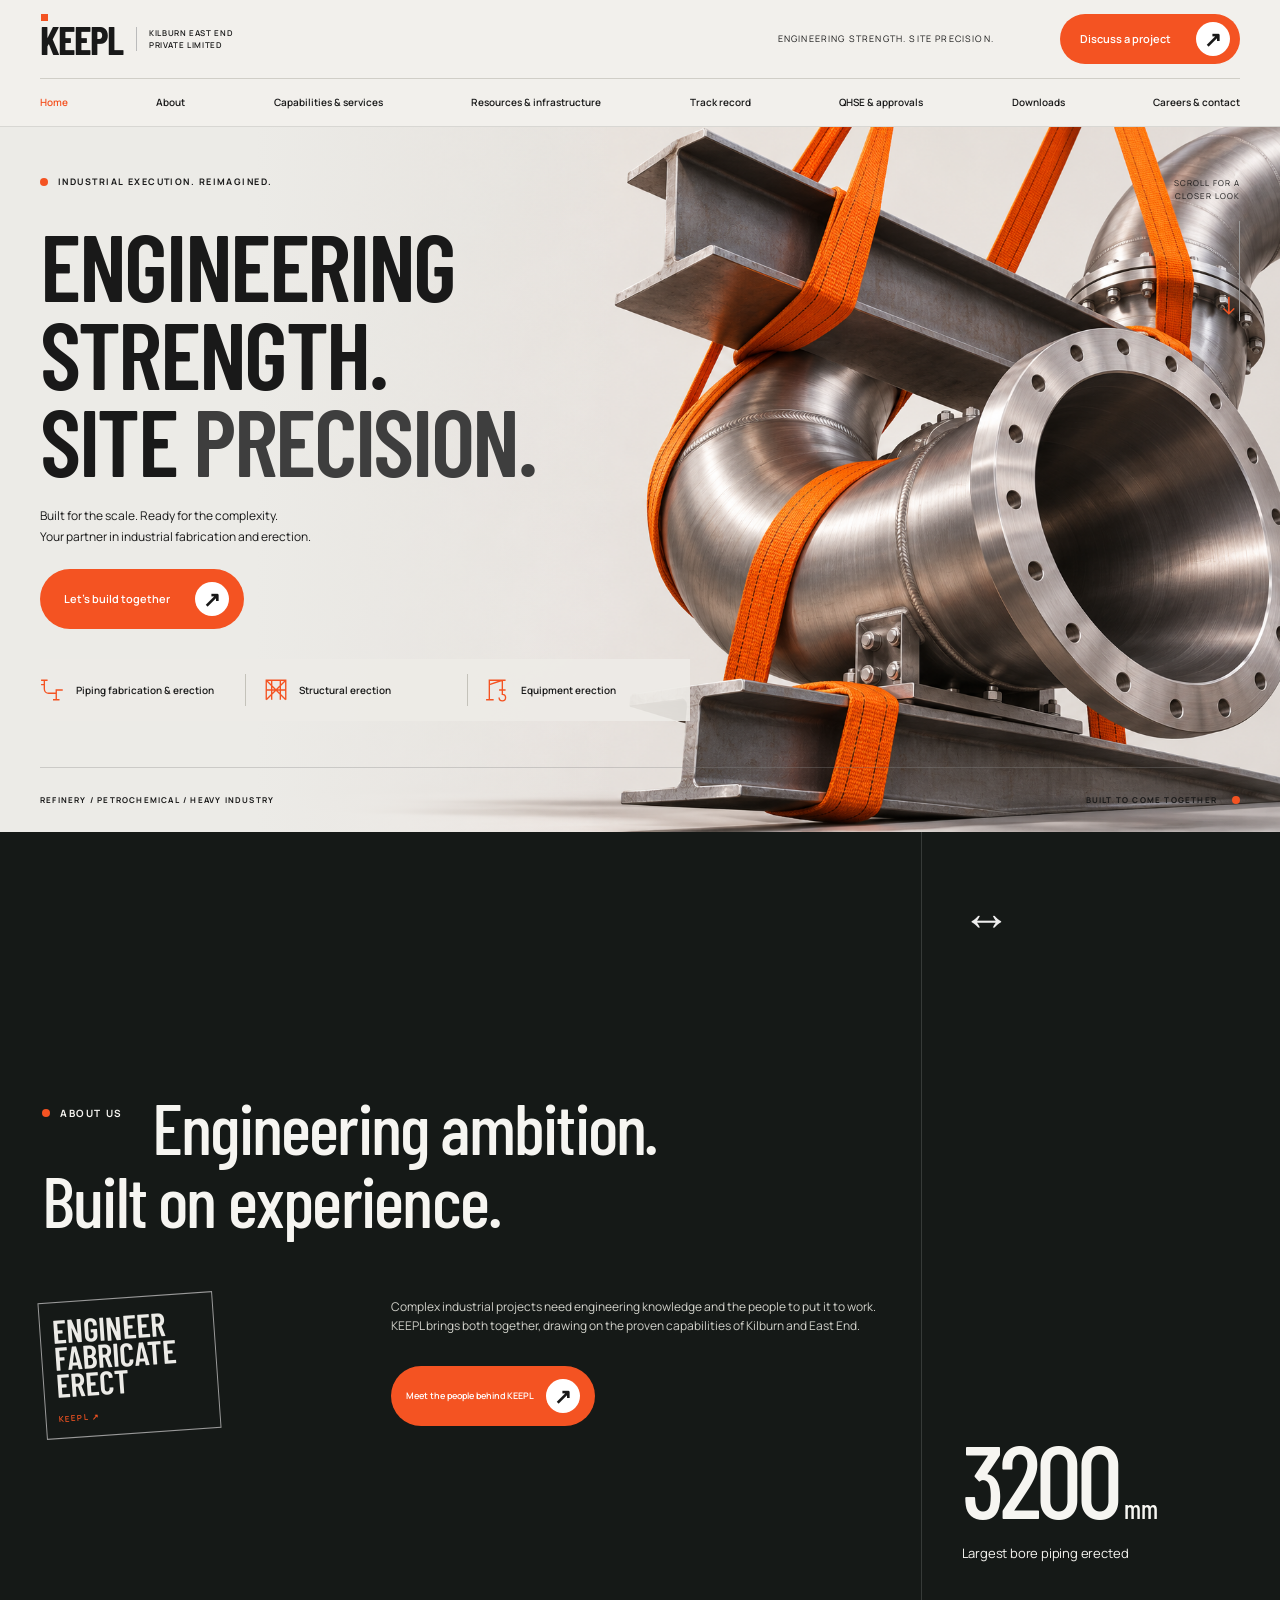
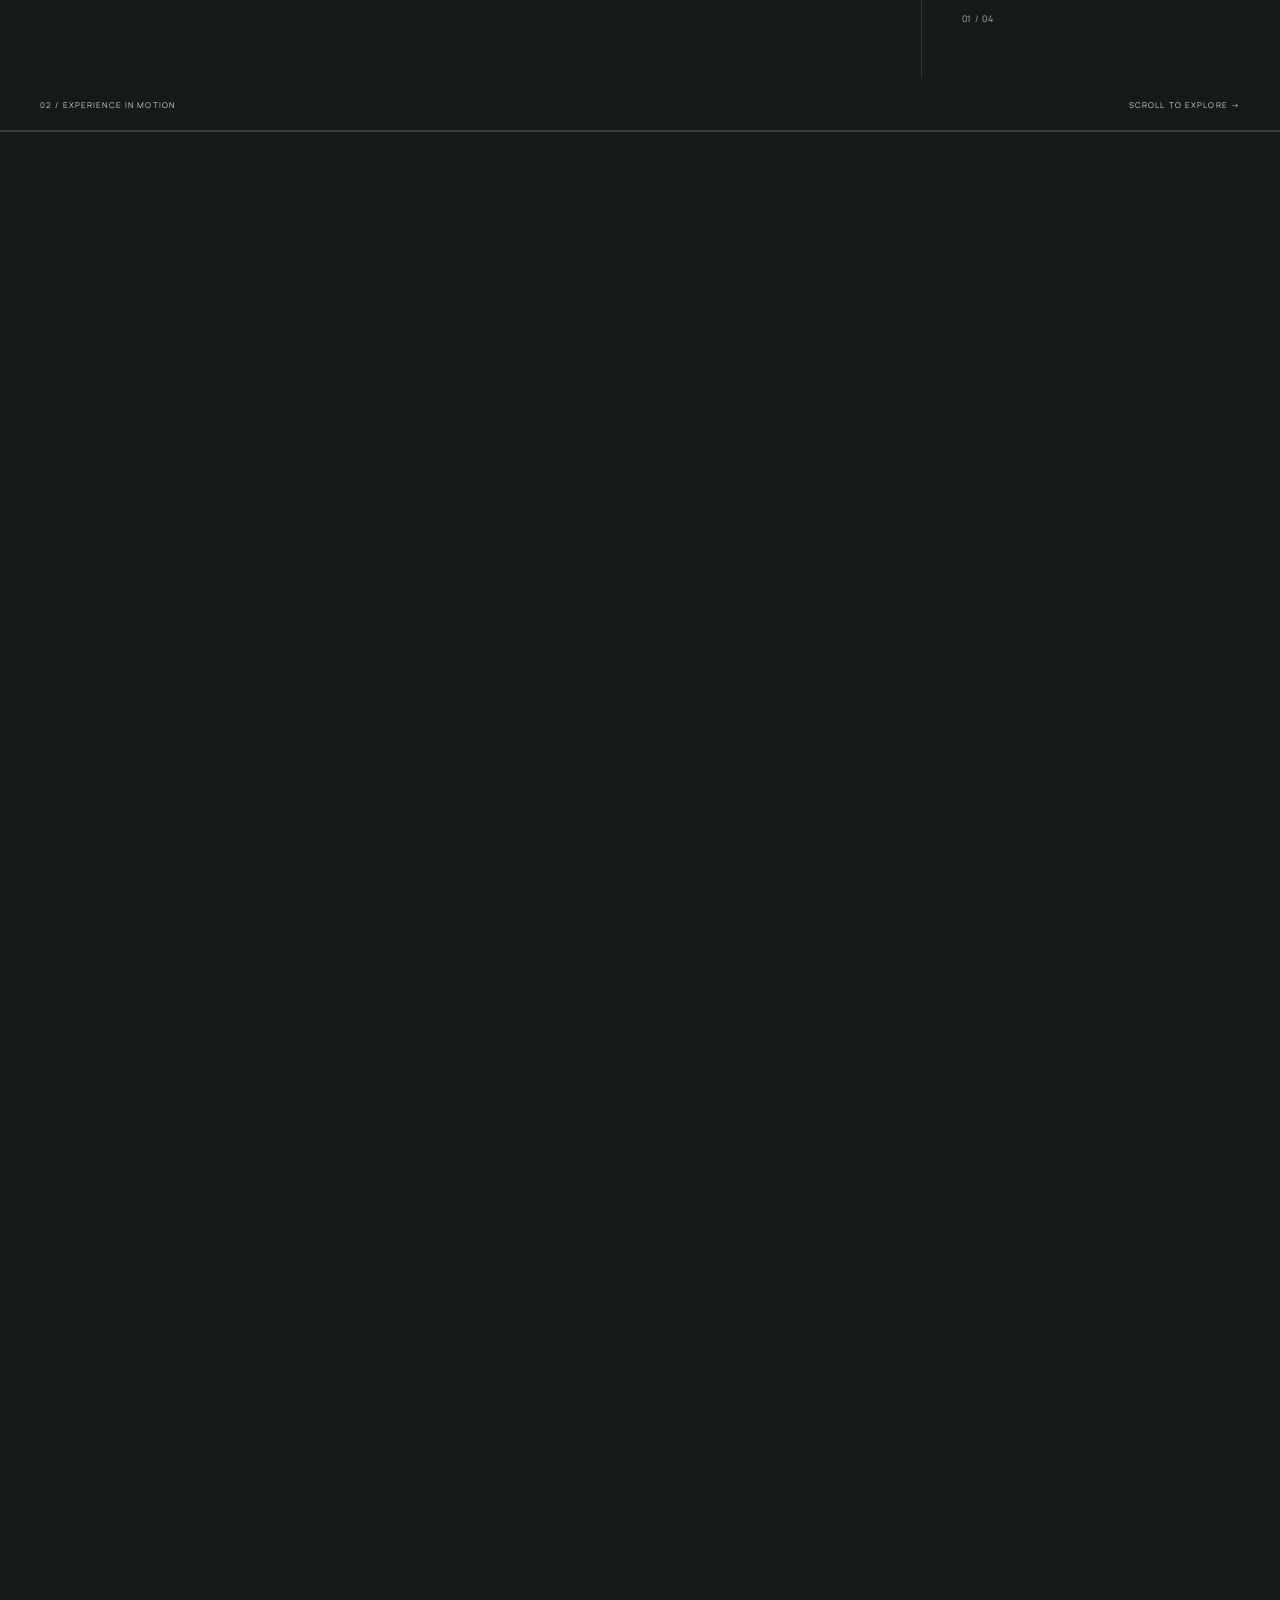
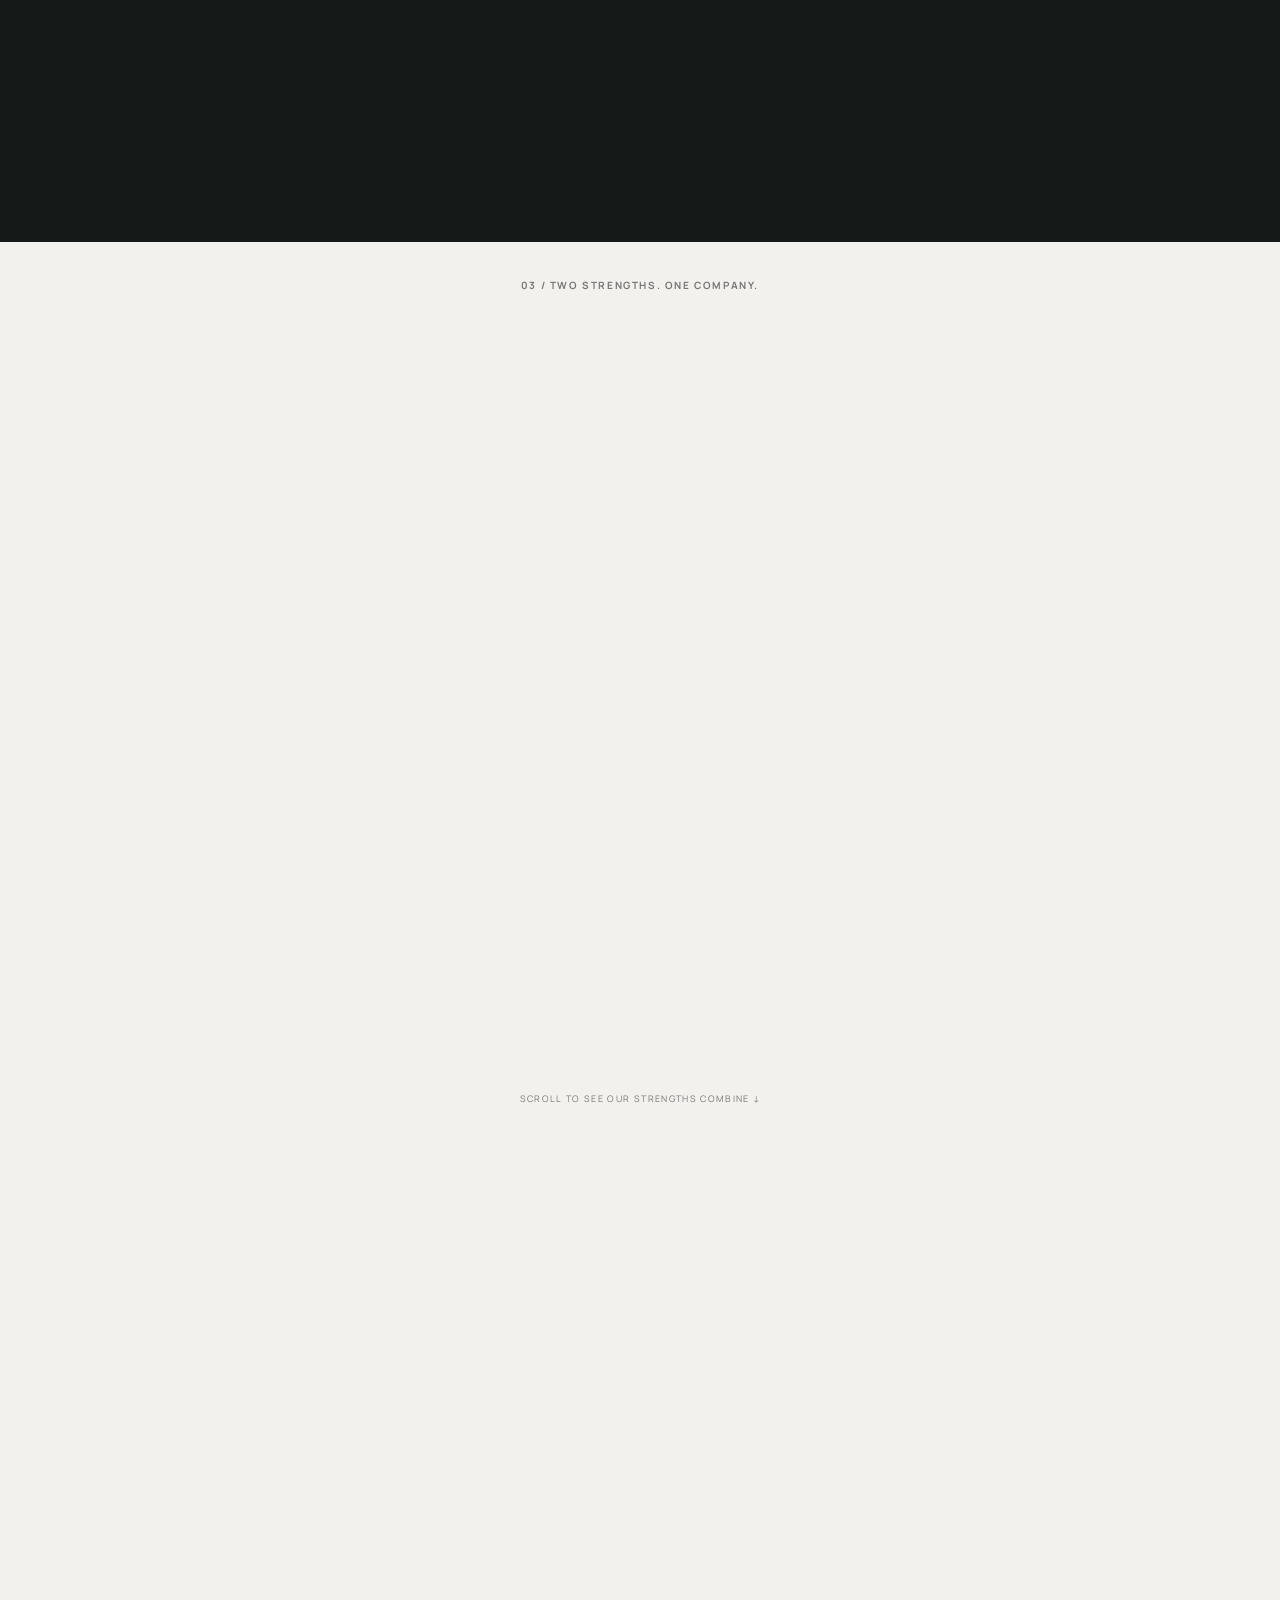
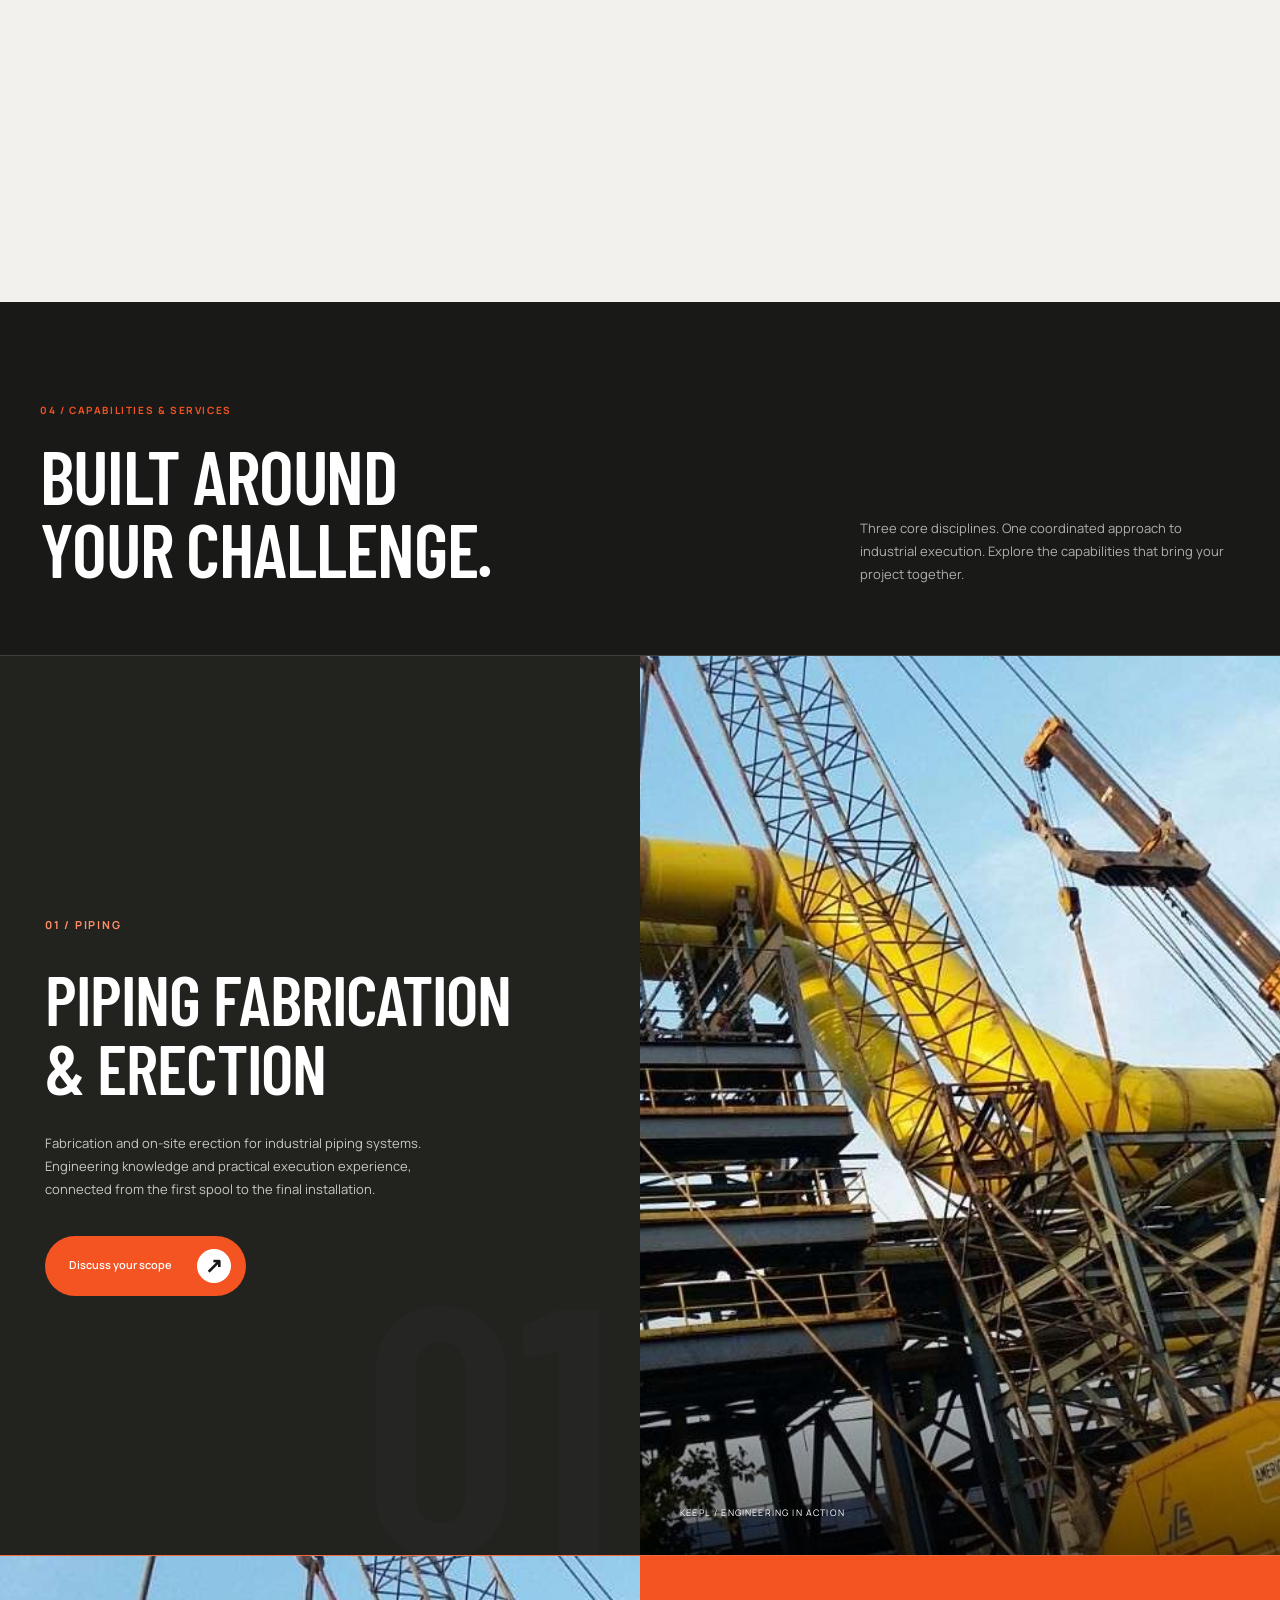
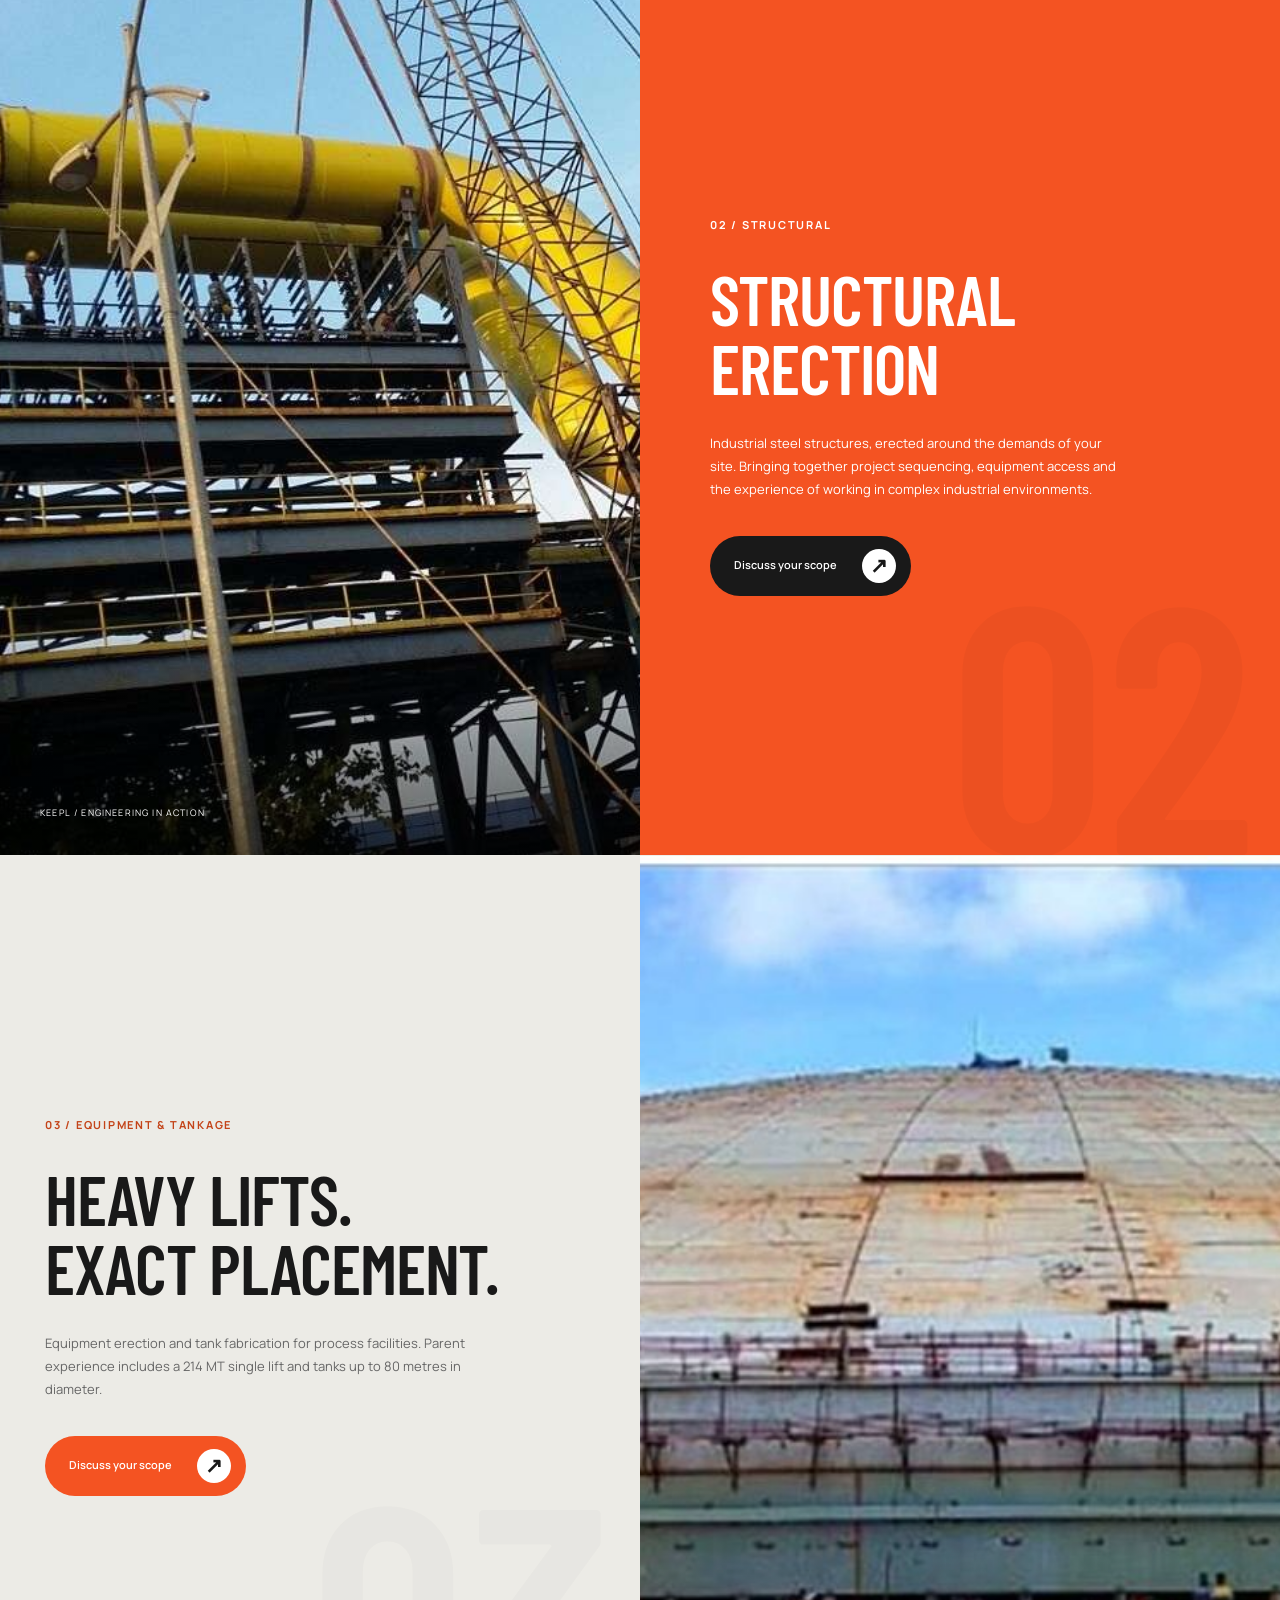
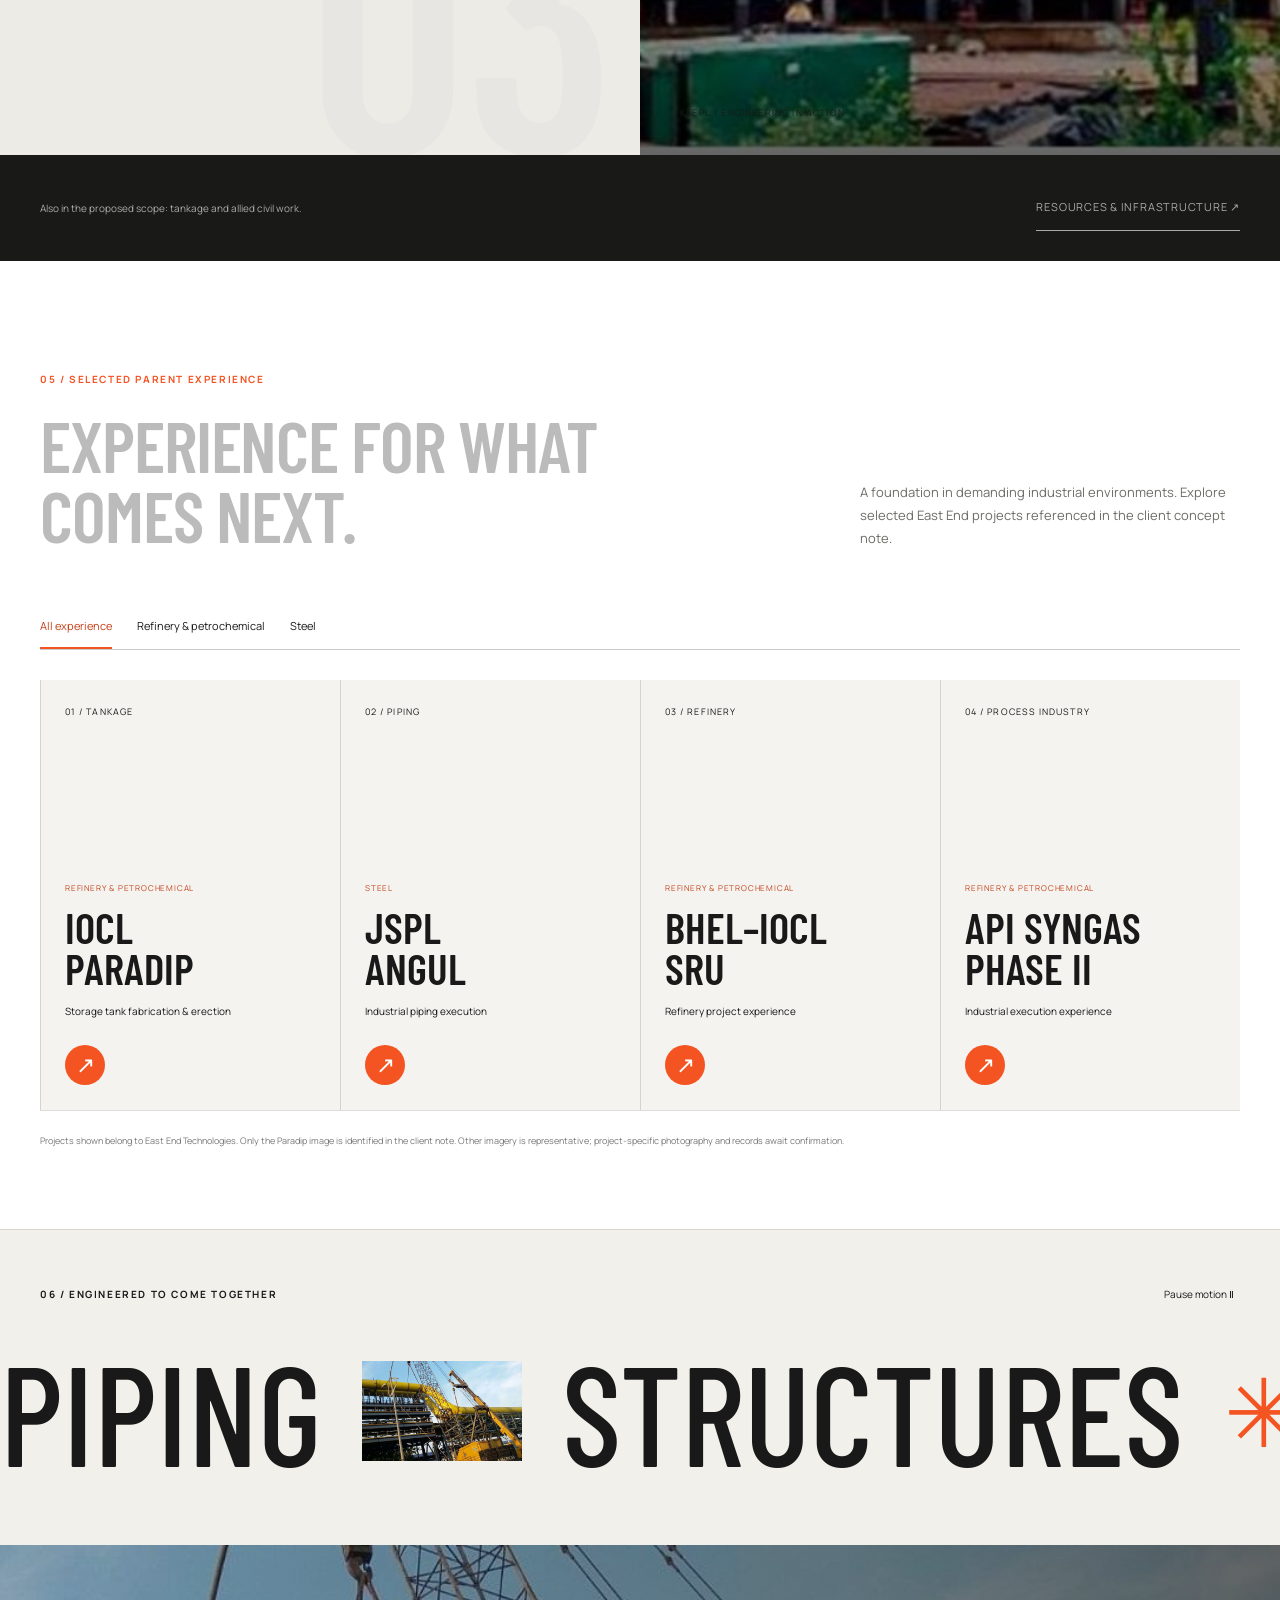
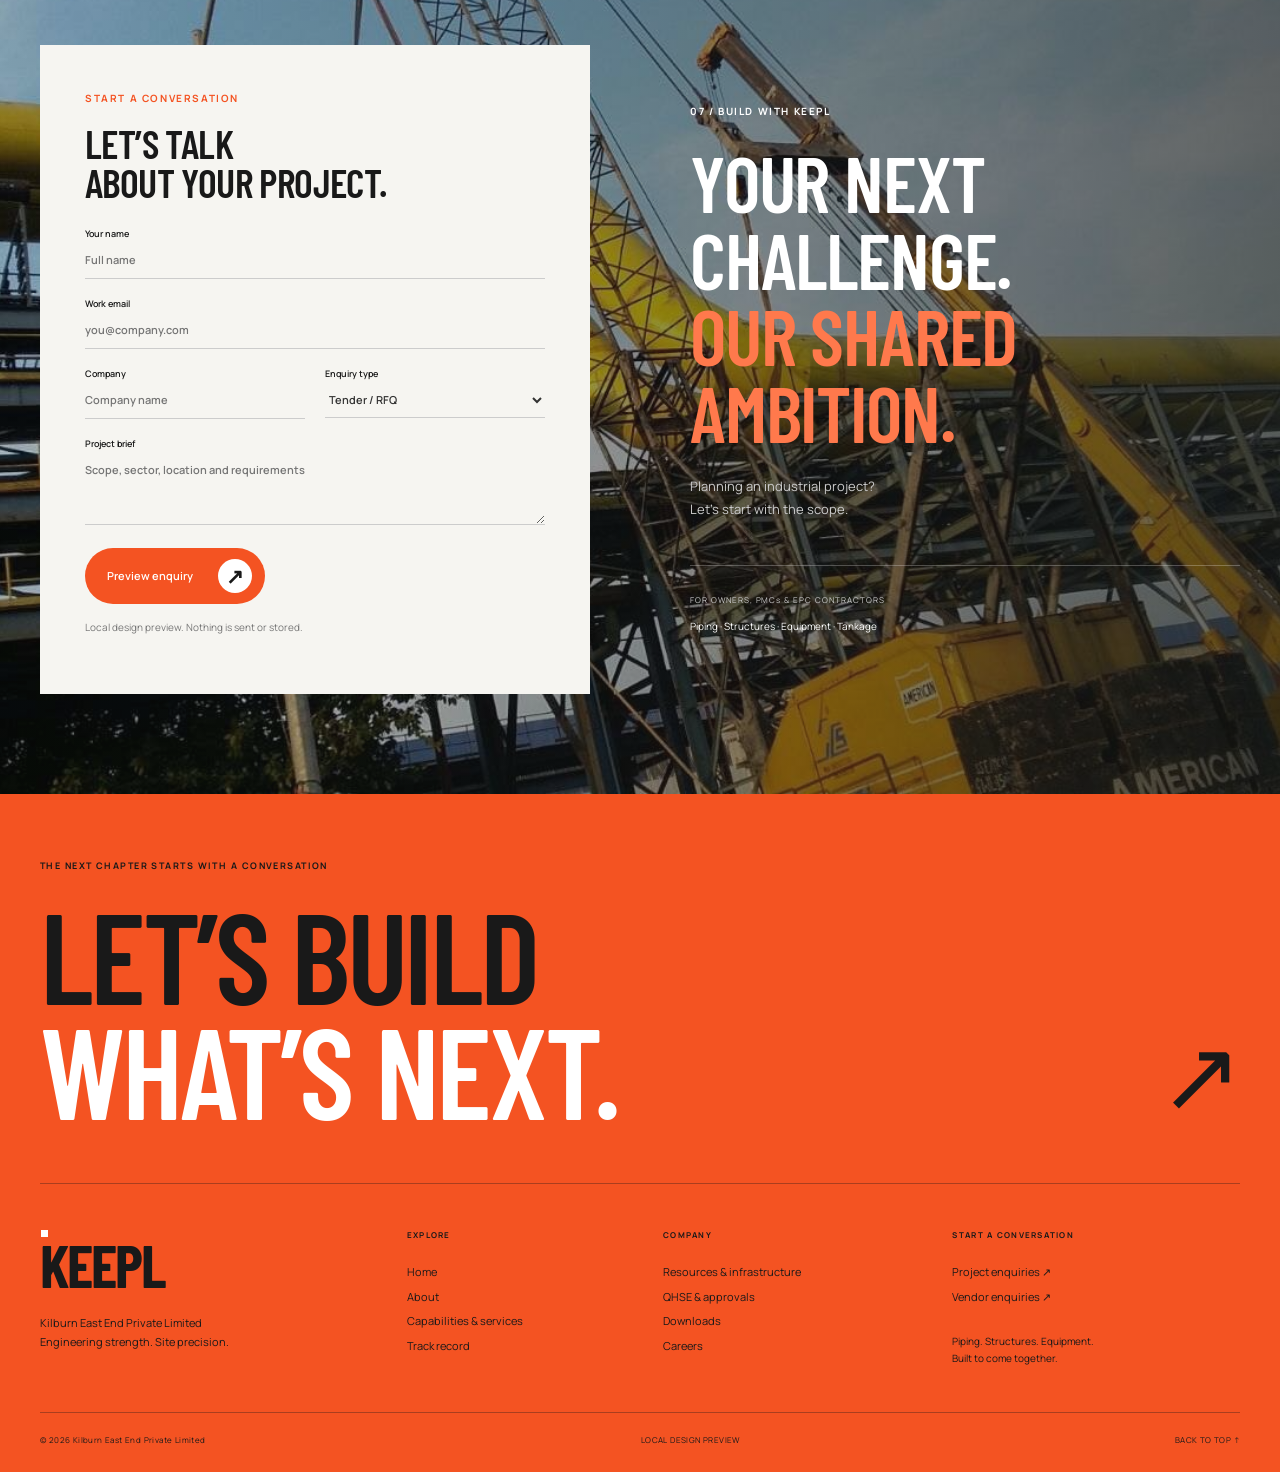
==== commit 405f2f8d: "removed text from about" ====
--- a/html file keepl/index.html
+++ b/html file keepl/index.html
@@ -1,11 +1,317 @@
-<!doctype html><html lang="en"><head><meta charset="utf-8"><meta name="viewport" content="width=device-width,initial-scale=1"><meta name="description" content="Kilburn East End Private Limited — piping fabrication, structural erection and equipment erection, combining engineering depth with site execution experience."><title>KEEPL — Engineering strength. Site precision.</title><link rel="stylesheet" href="assets/heading.css"><link rel="stylesheet" href="assets/body.css"><link rel="stylesheet" href="styles.css?v=3"></head><body><a class="skip" href="#main">Skip to content</a>
-<header><div class="wrap nav"><a class="brand" href="#home" aria-label="KEEPL home">KEEPL<span>KILBURN EAST END<br>PRIVATE LIMITED</span><i></i></a><p class="nav-tagline">ENGINEERING STRENGTH. SITE PRECISION.</p><a class="button small" href="#contact">Discuss a project <span>↗</span></a><button class="mobile-menu" aria-label="Open navigation" aria-expanded="false" aria-controls="more-menu">☰</button></div><nav class="desktop-nav wrap" aria-label="Main navigation"><a href="#home">Home</a><a href="#about">About</a><a href="#services">Capabilities &amp; services</a><button data-panel="resources">Resources &amp; infrastructure</button><a href="#projects">Track record</a><button data-panel="qhse">QHSE &amp; approvals</button><button data-panel="downloads">Downloads</button><a href="#contact">Careers &amp; contact</a></nav><nav id="more-menu" class="wrap more-menu" aria-label="Mobile navigation" hidden><a href="#home">Home</a><a href="#about">About</a><a href="#services">Capabilities &amp; services</a><button data-panel="resources">Resources &amp; infrastructure</button><a href="#projects">Track record</a><button data-panel="qhse">QHSE &amp; approvals</button><button data-panel="downloads">Downloads</button><a href="#contact">Careers &amp; contact</a></nav></header>
-<main id="main"><section class="hero" id="home"><div class="hero-photo"><img src="assets/hero-v2.png" alt="Sculptural steel pipework and structural beams suspended in orange lifting slings"></div><div class="wrap hero-inner"><p class="eyebrow"><i class="orange-dot"></i> INDUSTRIAL EXECUTION. REIMAGINED.</p><h1>ENGINEERING<br>STRENGTH.<br><span class="reveal">SITE PRECISION.</span></h1><p class="hero-copy">Built for the scale. Ready for the complexity.<br>Your partner in industrial fabrication and erection.</p><a href="#contact" class="button">Let’s build together <span>↗</span></a><div class="hero-services"><a href="#service-piping"><svg class="service-icon" viewBox="0 0 24 24" fill="none" stroke="currentColor" stroke-width="1.25" aria-hidden="true"><path d="M4 3v8a4 4 0 0 0 4 4h7v6M1 3h6M12 21h6M4 7H1m14 8v-3h6"/></svg><span>Piping fabrication &amp; erection</span><b>↗</b></a><a href="#service-structural"><svg class="service-icon" viewBox="0 0 24 24" fill="none" stroke="currentColor" stroke-width="1.25" aria-hidden="true"><path d="M3 21V3h18v18M3 3l18 18M21 3L3 21M3 12h18M8 3v18M16 3v18"/></svg><span>Structural erection</span><b>↗</b></a><a href="#service-equipment"><svg class="service-icon" viewBox="0 0 24 24" fill="none" stroke="currentColor" stroke-width="1.25" aria-hidden="true"><path d="M4 21V3h15M4 7l12-4M16 3v9m-3 0h6m-3 0v4a3 3 0 1 1-3 3M1 21h7"/></svg><span>Equipment erection</span><b>↗</b></a></div><a class="hero-scroll" href="#credentials">SCROLL FOR A<br>CLOSER LOOK<span>↓</span></a></div><div class="hero-bottom wrap"><span>REFINERY / PETROCHEMICAL / HEAVY INDUSTRY</span><span>BUILT TO COME TOGETHER <i class="orange-dot"></i></span></div></section>
-<section class="credentials" id="credentials"><div class="stats-pin"><div class="horizontal-rail"><article class="stats-intro"><div class="intro-title"><p class="eyebrow"><i class="orange-dot"></i> ABOUT US</p><h2>Engineering ambition.<br>Built on experience.</h2></div><div class="intro-bottom"><div class="type-stamp" aria-hidden="true">ENGINEER<br>FABRICATE<br>ERECT<span>KEEPL ↗</span></div><div><p>Complex industrial projects need engineering knowledge and the people to put it to work. KEEPL brings both together, drawing on the proven capabilities of Kilburn and East End.</p><a class="button" href="#about">Meet the people behind KEEPL <span>↗</span></a><small>Figures reflect parent experience supplied in the client concept note.</small></div></div></article><article class="stat" tabindex="0"><img src="assets/site-1.jpg" alt="" loading="lazy"><span class="stat-mark">↔</span><div class="stat-content"><strong>3200<span>mm</span></strong><h3>Largest bore piping erected</h3><span class="stat-index">01 / 04 <b>↗</b></span></div></article><article class="stat" tabindex="0"><img src="assets/site-1.jpg" alt="" loading="lazy"><span class="stat-mark">↥</span><div class="stat-content"><strong>214<span>MT</span></strong><h3>Heaviest single equipment lift</h3><span class="stat-index">02 / 04 <b>↗</b></span></div></article><article class="stat" tabindex="0"><img src="assets/site-2.jpg" alt="" loading="lazy"><span class="stat-mark">◯</span><div class="stat-content"><strong>80<span>m</span></strong><h3>Largest tank diameter fabricated</h3><span class="stat-index">03 / 04 <b>↗</b></span></div></article><article class="stat" tabindex="0"><img src="assets/industry-2.jpg" alt="" loading="lazy"><span class="stat-mark">+</span><div class="stat-content"><strong>25<span>+ years</span></strong><h3>Key engineers’ project experience</h3><span class="stat-index">04 / 04 <b>↗</b></span></div></article></div><div class="stats-caption wrap"><span>02 / EXPERIENCE IN MOTION</span><span>SCROLL TO EXPLORE →</span></div><div class="progress"><span></span></div></div></section>
-<section class="partnership" id="about"><div class="partner-pin"><p class="eyebrow partner-eyebrow">03 / TWO STRENGTHS. ONE COMPANY.</p><h2 class="partner-title">ENGINEERING EXPERTISE.<br><span>EXECUTION EXCELLENCE.</span></h2><div class="orbits"><article class="orb orb-one"><div class="orb-content"><strong class="share">60<span>%</span></strong><img class="kilburn-logo" src="assets/kilburn.png" alt="Kilburn Engineering Limited"><h3>Kilburn Engineering</h3><p>Engineering knowledge.<br>Financial strength.<br>Established pedigree.</p></div></article><article class="orb orb-two"><div class="orb-content"><strong class="share">40<span>%</span></strong><img class="eastend-clean" src="assets/eastend-transparent.png" alt="East End Technologies"><h3>East End Technologies</h3><p>On-site execution.<br>Experienced teams.<br>Industrial project delivery.</p></div></article><svg class="parent-overlap" viewBox="0 0 200 100" aria-hidden="true"><defs><clipPath id="parent-intersection"><circle cx="140" cy="50" r="50"/></clipPath></defs><circle cx="60" cy="50" r="50" fill="var(--orange)" clip-path="url(#parent-intersection)"/></svg></div><div class="venture-disc" aria-hidden="true"></div><div class="venture-wordmark" aria-label="KEEPL">KEEPL</div><div class="partner-result"><p class="eyebrow">TOGETHER, WE FORM</p><h3>KILBURN EAST END<br>PRIVATE LIMITED</h3><p>Two proven businesses. One integrated industrial partner.</p></div><span class="partner-hint">SCROLL TO SEE OUR STRENGTHS COMBINE ↓</span></div></section>
-<section class="services" id="services"><div class="wrap section-heading"><div><p class="eyebrow orange">04 / CAPABILITIES & SERVICES</p><h2>BUILT AROUND<br>YOUR CHALLENGE.</h2></div><p>Three core disciplines. One coordinated approach to industrial execution. Explore the capabilities that bring your project together.</p></div><div class="service-stack"><article class="service-card" id="service-piping" style="--order:0"><div class="service-copy"><p class="eyebrow">01 / PIPING</p><h3>PIPING FABRICATION<br>& ERECTION</h3><p>Fabrication and on-site erection for industrial piping systems. Engineering knowledge and practical execution experience, connected from the first spool to the final installation.</p><a href="#contact" class="button">Discuss your scope <span>↗</span></a><span class="service-number">01</span></div><div class="service-image "><img src="assets/site-1.jpg" alt="Large-bore pipework and crane operations" loading="lazy"><span>KEEPL / ENGINEERING IN ACTION</span></div></article><article class="service-card" id="service-structural" style="--order:1"><div class="service-copy"><p class="eyebrow">02 / STRUCTURAL</p><h3>STRUCTURAL<br>ERECTION</h3><p>Industrial steel structures, erected around the demands of your site. Bringing together project sequencing, equipment access and the experience of working in complex industrial environments.</p><a href="#contact" class="button">Discuss your scope <span>↗</span></a><span class="service-number">02</span></div><div class="service-image structure"><img src="assets/site-1.jpg" alt="Steel structures and lifting equipment" loading="lazy"><span>KEEPL / ENGINEERING IN ACTION</span></div></article><article class="service-card" id="service-equipment" style="--order:2"><div class="service-copy"><p class="eyebrow">03 / EQUIPMENT & TANKAGE</p><h3>HEAVY LIFTS.<br>EXACT PLACEMENT.</h3><p>Equipment erection and tank fabrication for process facilities. Parent experience includes a 214 MT single lift and tanks up to 80 metres in diameter.</p><a href="#contact" class="button">Discuss your scope <span>↗</span></a><span class="service-number">03</span></div><div class="service-image "><img src="assets/site-2.jpg" alt="Storage tank fabrication at IOCL Paradip" loading="lazy"><span>KEEPL / ENGINEERING IN ACTION</span></div></article></div><div class="wrap service-foot"><span>Also in the proposed scope: tankage and allied civil work.</span><button data-panel="resources" class="text-link">Resources & infrastructure ↗</button></div></section>
-<section class="projects" id="projects"><div class="wrap"><div class="section-heading"><div><p class="eyebrow orange">05 / SELECTED PARENT EXPERIENCE</p><h2 class="reveal">EXPERIENCE FOR <br>WHAT COMES NEXT.</h2></div><p>A foundation in demanding industrial environments. Explore selected East End projects referenced in the client concept note.</p></div><div class="filters" role="group" aria-label="Filter projects"><button class="active" data-filter="all" aria-pressed="true">All experience</button><button data-filter="refinery" aria-pressed="false">Refinery & petrochemical</button><button data-filter="steel" aria-pressed="false">Steel</button></div><div class="project-grid"><button class="project" data-sector="refinery" data-project="paradip"><img src="assets/site-2.jpg" alt="IOCL Paradip tank fabrication" loading="lazy"><span class="project-top">01 / TANKAGE</span><span class="project-info"><small>REFINERY & PETROCHEMICAL</small><strong>IOCL<br>PARADIP</strong><span>Storage tank fabrication & erection</span><b>↗</b></span></button><button class="project" data-sector="steel" data-project="jspl"><img src="assets/site-1.jpg" alt="Representative industrial piping and steel erection image" loading="lazy"><span class="image-disclaimer">ILLUSTRATIVE IMAGE</span><span class="project-top">02 / PIPING</span><span class="project-info"><small>STEEL</small><strong>JSPL<br>ANGUL</strong><span>Industrial piping execution</span><b>↗</b></span></button><button class="project" data-sector="refinery" data-project="bhel"><img src="assets/plant.jpg" alt="Representative process plant imagery" loading="lazy"><span class="image-disclaimer">ILLUSTRATIVE IMAGE</span><span class="project-top">03 / REFINERY</span><span class="project-info"><small>REFINERY & PETROCHEMICAL</small><strong>BHEL–IOCL<br>SRU</strong><span>Refinery project experience</span><b>↗</b></span></button><button class="project" data-sector="refinery" data-project="syngas"><img src="assets/equipment.jpg" alt="Representative industrial facility imagery" loading="lazy"><span class="image-disclaimer">ILLUSTRATIVE IMAGE</span><span class="project-top">04 / PROCESS INDUSTRY</span><span class="project-info"><small>REFINERY & PETROCHEMICAL</small><strong>API SYNGAS<br>PHASE II</strong><span>Industrial execution experience</span><b>↗</b></span></button></div><p class="project-note">Projects shown belong to East End Technologies. Only the Paradip image is identified in the client note. Other imagery is representative; project-specific photography and records await confirmation.</p></div></section>
-<section class="marquee" aria-label="Our services"><div class="wrap marquee-label"><p class="eyebrow">06 / ENGINEERED TO COME TOGETHER</p><button id="pause-motion" aria-pressed="false">Pause motion Ⅱ</button></div><div class="marquee-track"><div class="marquee-set"><span>PIPING</span><img src="assets/site-1.jpg" alt="" loading="lazy"><span>STRUCTURES</span><i>✳</i><span>EQUIPMENT</span><img src="assets/site-2.jpg" alt="" loading="lazy"><span>TANKAGE</span><i>✳</i></div><div class="marquee-set" aria-hidden="true"><span>PIPING</span><img src="assets/site-1.jpg" alt="" loading="lazy"><span>STRUCTURES</span><i>✳</i><span>EQUIPMENT</span><img src="assets/site-2.jpg" alt="" loading="lazy"><span>TANKAGE</span><i>✳</i></div></div></section>
-<section class="contact" id="contact"><div class="contact-bg"></div><div class="wrap contact-layout"><form id="enquiry"><p class="eyebrow orange">START A CONVERSATION</p><h2>LET’S TALK<br>ABOUT YOUR PROJECT.</h2><label>Your name<input name="name" autocomplete="name" required placeholder="Full name"></label><label>Work email<input name="email" type="email" autocomplete="email" required placeholder="you@company.com"></label><div class="form-row"><label>Company<input name="company" autocomplete="organization" required placeholder="Company name"></label><label>Enquiry type<select name="type"><option>Tender / RFQ</option>Vendor registration</option>Document request</option>Careers</option></select></label></div><label>Project brief<textarea name="message" required rows="3" placeholder="Scope, sector, location and requirements"></textarea></label><button class="button" type="submit">Preview enquiry <span>↗</span></button><p class="form-note">Local design preview. Nothing is sent or stored.</p><p id="form-status" role="status"></p></form><div class="contact-copy"><p class="eyebrow">07 / BUILD WITH KEEPL</p><h2>YOUR NEXT<br>CHALLENGE.<br><em>OUR SHARED<br>AMBITION.</em></h2><p>Planning an industrial project?<br>Let’s start with the scope.</p><div><span>FOR OWNERS, PMCs & EPC CONTRACTORS</span><p>Piping · Structures · Equipment · Tankage</p></div></div></div></section></main>
-<footer><div class="wrap"><div class="footer-cta"><p class="eyebrow">THE NEXT CHAPTER STARTS WITH A CONVERSATION</p><a href="#contact">LET’S BUILD<br><span>WHAT’S NEXT.</span><b>↗</b></a></div><div class="footer-top"><div><a class="brand" href="#home">KEEPL<i></i></a><p>Kilburn East End Private Limited<br>Engineering strength. Site precision.</p></div><div class="footer-links"><span class="eyebrow">EXPLORE</span><a href="#home">Home</a><a href="#about">About</a><a href="#services">Capabilities & services</a><a href="#projects">Track record</a></div><div class="footer-links"><span class="eyebrow">COMPANY</span><button data-panel="resources">Resources & infrastructure</button><button data-panel="qhse">QHSE & approvals</button><button data-panel="downloads">Downloads</button><button data-panel="careers">Careers</button></div><div class="footer-links"><span class="eyebrow">START A CONVERSATION</span><a href="#contact">Project enquiries ↗</a><a href="#contact">Vendor enquiries ↗</a><span class="footer-note">Piping. Structures. Equipment.<br>Built to come together.</span></div></div><div class="footer-bottom"><span>© 2026 Kilburn East End Private Limited</span><span>LOCAL DESIGN PREVIEW</span><a href="#home">BACK TO TOP ↑</a></div></div></footer>
-<dialog id="detail-dialog" aria-labelledby="dialog-title"><button class="close-dialog" aria-label="Close details">×</button><p class="eyebrow orange">KEEPL / INFORMATION</p><h2 id="dialog-title"></h2><div id="dialog-body"></div><button class="button dialog-contact">Discuss your requirements ↗</button></dialog><script src="app.js?v=3"></script></body></html>
+<!doctype html>
+<html lang="en">
+
+<head>
+    <meta charset="utf-8">
+    <meta name="viewport" content="width=device-width,initial-scale=1">
+    <meta name="description"
+        content="Kilburn East End Private Limited — piping fabrication, structural erection and equipment erection, combining engineering depth with site execution experience.">
+    <title>KEEPL — Engineering strength. Site precision.</title>
+    <link rel="stylesheet" href="assets/heading.css">
+    <link rel="stylesheet" href="assets/body.css">
+    <link rel="stylesheet" href="styles.css?v=3">
+</head>
+
+<body><a class="skip" href="#main">Skip to content</a>
+    <header>
+        <div class="wrap nav"><a class="brand" href="#home" aria-label="KEEPL home">KEEPL<span>KILBURN EAST
+                    END<br>PRIVATE LIMITED</span><i></i></a>
+            <p class="nav-tagline">ENGINEERING STRENGTH. SITE PRECISION.</p><a class="button small"
+                href="#contact">Discuss a project <span>↗</span></a><button class="mobile-menu"
+                aria-label="Open navigation" aria-expanded="false" aria-controls="more-menu">☰</button>
+        </div>
+        <nav class="desktop-nav wrap" aria-label="Main navigation"><a href="#home">Home</a><a href="#about">About</a><a
+                href="#services">Capabilities &amp; services</a><button data-panel="resources">Resources &amp;
+                infrastructure</button><a href="#projects">Track record</a><button data-panel="qhse">QHSE &amp;
+                approvals</button><button data-panel="downloads">Downloads</button><a href="#contact">Careers &amp;
+                contact</a></nav>
+        <nav id="more-menu" class="wrap more-menu" aria-label="Mobile navigation" hidden><a href="#home">Home</a><a
+                href="#about">About</a><a href="#services">Capabilities &amp; services</a><button
+                data-panel="resources">Resources &amp; infrastructure</button><a href="#projects">Track
+                record</a><button data-panel="qhse">QHSE &amp; approvals</button><button
+                data-panel="downloads">Downloads</button><a href="#contact">Careers &amp; contact</a></nav>
+    </header>
+    <main id="main">
+        <section class="hero" id="home">
+            <div class="hero-photo"><img src="assets/hero-v2.png"
+                    alt="Sculptural steel pipework and structural beams suspended in orange lifting slings"></div>
+            <div class="wrap hero-inner">
+                <p class="eyebrow"><i class="orange-dot"></i> INDUSTRIAL EXECUTION. REIMAGINED.</p>
+                <h1>ENGINEERING<br>STRENGTH.<br><span class="reveal">SITE PRECISION.</span></h1>
+                <p class="hero-copy">Built for the scale. Ready for the complexity.<br>Your partner in industrial
+                    fabrication and erection.</p><a href="#contact" class="button">Let’s build together
+                    <span>↗</span></a>
+                <div class="hero-services"><a href="#service-piping"><svg class="service-icon" viewBox="0 0 24 24"
+                            fill="none" stroke="currentColor" stroke-width="1.25" aria-hidden="true">
+                            <path d="M4 3v8a4 4 0 0 0 4 4h7v6M1 3h6M12 21h6M4 7H1m14 8v-3h6" />
+                        </svg><span>Piping fabrication &amp; erection</span><b>↗</b></a><a
+                        href="#service-structural"><svg class="service-icon" viewBox="0 0 24 24" fill="none"
+                            stroke="currentColor" stroke-width="1.25" aria-hidden="true">
+                            <path d="M3 21V3h18v18M3 3l18 18M21 3L3 21M3 12h18M8 3v18M16 3v18" />
+                        </svg><span>Structural erection</span><b>↗</b></a><a href="#service-equipment"><svg
+                            class="service-icon" viewBox="0 0 24 24" fill="none" stroke="currentColor"
+                            stroke-width="1.25" aria-hidden="true">
+                            <path d="M4 21V3h15M4 7l12-4M16 3v9m-3 0h6m-3 0v4a3 3 0 1 1-3 3M1 21h7" />
+                        </svg><span>Equipment erection</span><b>↗</b></a></div><a class="hero-scroll"
+                    href="#credentials">SCROLL FOR A<br>CLOSER LOOK<span>↓</span></a>
+            </div>
+            <div class="hero-bottom wrap"><span>REFINERY / PETROCHEMICAL / HEAVY INDUSTRY</span><span>BUILT TO COME
+                    TOGETHER <i class="orange-dot"></i></span></div>
+        </section>
+        <section class="credentials" id="credentials">
+            <div class="stats-pin">
+                <div class="horizontal-rail">
+                    <article class="stats-intro">
+                        <div class="intro-title">
+                            <p class="eyebrow"><i class="orange-dot"></i> ABOUT US</p>
+                            <h2>Engineering ambition.<br>Built on experience.</h2>
+                        </div>
+                        <div class="intro-bottom">
+                            <div class="type-stamp" aria-hidden="true">ENGINEER<br>FABRICATE<br>ERECT<span>KEEPL
+                                    ↗</span></div>
+                            <div>
+                                <p>Complex industrial projects need engineering knowledge and the people to put it to
+                                    work. KEEPL brings both together, drawing on the proven capabilities of Kilburn and
+                                    East End.</p><a class="button" href="#about">Meet the people behind KEEPL
+                                    <span>↗</span></a>
+                            </div>
+                        </div>
+                    </article>
+                    <article class="stat" tabindex="0"><img src="assets/site-1.jpg" alt="" loading="lazy"><span
+                            class="stat-mark">↔</span>
+                        <div class="stat-content"><strong>3200<span>mm</span></strong>
+                            <h3>Largest bore piping erected</h3><span class="stat-index">01 / 04 <b>↗</b></span>
+                        </div>
+                    </article>
+                    <article class="stat" tabindex="0"><img src="assets/site-1.jpg" alt="" loading="lazy"><span
+                            class="stat-mark">↥</span>
+                        <div class="stat-content"><strong>214<span>MT</span></strong>
+                            <h3>Heaviest single equipment lift</h3><span class="stat-index">02 / 04 <b>↗</b></span>
+                        </div>
+                    </article>
+                    <article class="stat" tabindex="0"><img src="assets/site-2.jpg" alt="" loading="lazy"><span
+                            class="stat-mark">◯</span>
+                        <div class="stat-content"><strong>80<span>m</span></strong>
+                            <h3>Largest tank diameter fabricated</h3><span class="stat-index">03 / 04 <b>↗</b></span>
+                        </div>
+                    </article>
+                    <article class="stat" tabindex="0"><img src="assets/industry-2.jpg" alt="" loading="lazy"><span
+                            class="stat-mark">+</span>
+                        <div class="stat-content"><strong>25<span>+ years</span></strong>
+                            <h3>Key engineers’ project experience</h3><span class="stat-index">04 / 04 <b>↗</b></span>
+                        </div>
+                    </article>
+                </div>
+                <div class="stats-caption wrap"><span>02 / EXPERIENCE IN MOTION</span><span>SCROLL TO EXPLORE →</span>
+                </div>
+                <div class="progress"><span></span></div>
+            </div>
+        </section>
+        <section class="partnership" id="about">
+            <div class="partner-pin">
+                <p class="eyebrow partner-eyebrow">03 / TWO STRENGTHS. ONE COMPANY.</p>
+                <h2 class="partner-title">ENGINEERING EXPERTISE.<br><span>EXECUTION EXCELLENCE.</span></h2>
+                <div class="orbits">
+                    <article class="orb orb-one">
+                        <div class="orb-content"><strong class="share">60<span>%</span></strong><img
+                                class="kilburn-logo" src="assets/kilburn.png" alt="Kilburn Engineering Limited">
+                            <h3>Kilburn Engineering</h3>
+                            <p>Engineering knowledge.<br>Financial strength.<br>Established pedigree.</p>
+                        </div>
+                    </article>
+                    <article class="orb orb-two">
+                        <div class="orb-content"><strong class="share">40<span>%</span></strong><img
+                                class="eastend-clean" src="assets/eastend-transparent.png" alt="East End Technologies">
+                            <h3>East End Technologies</h3>
+                            <p>On-site execution.<br>Experienced teams.<br>Industrial project delivery.</p>
+                        </div>
+                    </article><svg class="parent-overlap" viewBox="0 0 200 100" aria-hidden="true">
+                        <defs>
+                            <clipPath id="parent-intersection">
+                                <circle cx="140" cy="50" r="50" />
+                            </clipPath>
+                        </defs>
+                        <circle cx="60" cy="50" r="50" fill="var(--orange)" clip-path="url(#parent-intersection)" />
+                    </svg>
+                </div>
+                <div class="venture-disc" aria-hidden="true"></div>
+                <div class="venture-wordmark" aria-label="KEEPL">KEEPL</div>
+                <div class="partner-result">
+                    <p class="eyebrow">TOGETHER, WE FORM</p>
+                    <h3>KILBURN EAST END<br>PRIVATE LIMITED</h3>
+                    <p>Two proven businesses. One integrated industrial partner.</p>
+                </div><span class="partner-hint">SCROLL TO SEE OUR STRENGTHS COMBINE ↓</span>
+            </div>
+        </section>
+        <section class="services" id="services">
+            <div class="wrap section-heading">
+                <div>
+                    <p class="eyebrow orange">04 / CAPABILITIES & SERVICES</p>
+                    <h2>BUILT AROUND<br>YOUR CHALLENGE.</h2>
+                </div>
+                <p>Three core disciplines. One coordinated approach to industrial execution. Explore the capabilities
+                    that bring your project together.</p>
+            </div>
+            <div class="service-stack">
+                <article class="service-card" id="service-piping" style="--order:0">
+                    <div class="service-copy">
+                        <p class="eyebrow">01 / PIPING</p>
+                        <h3>PIPING FABRICATION<br>& ERECTION</h3>
+                        <p>Fabrication and on-site erection for industrial piping systems. Engineering knowledge and
+                            practical execution experience, connected from the first spool to the final installation.
+                        </p><a href="#contact" class="button">Discuss your scope <span>↗</span></a><span
+                            class="service-number">01</span>
+                    </div>
+                    <div class="service-image "><img src="assets/site-1.jpg"
+                            alt="Large-bore pipework and crane operations" loading="lazy"><span>KEEPL / ENGINEERING IN
+                            ACTION</span></div>
+                </article>
+                <article class="service-card" id="service-structural" style="--order:1">
+                    <div class="service-copy">
+                        <p class="eyebrow">02 / STRUCTURAL</p>
+                        <h3>STRUCTURAL<br>ERECTION</h3>
+                        <p>Industrial steel structures, erected around the demands of your site. Bringing together
+                            project sequencing, equipment access and the experience of working in complex industrial
+                            environments.</p><a href="#contact" class="button">Discuss your scope
+                            <span>↗</span></a><span class="service-number">02</span>
+                    </div>
+                    <div class="service-image structure"><img src="assets/site-1.jpg"
+                            alt="Steel structures and lifting equipment" loading="lazy"><span>KEEPL / ENGINEERING IN
+                            ACTION</span></div>
+                </article>
+                <article class="service-card" id="service-equipment" style="--order:2">
+                    <div class="service-copy">
+                        <p class="eyebrow">03 / EQUIPMENT & TANKAGE</p>
+                        <h3>HEAVY LIFTS.<br>EXACT PLACEMENT.</h3>
+                        <p>Equipment erection and tank fabrication for process facilities. Parent experience includes a
+                            214 MT single lift and tanks up to 80 metres in diameter.</p><a href="#contact"
+                            class="button">Discuss your scope <span>↗</span></a><span class="service-number">03</span>
+                    </div>
+                    <div class="service-image "><img src="assets/site-2.jpg"
+                            alt="Storage tank fabrication at IOCL Paradip" loading="lazy"><span>KEEPL / ENGINEERING IN
+                            ACTION</span></div>
+                </article>
+            </div>
+            <div class="wrap service-foot"><span>Also in the proposed scope: tankage and allied civil
+                    work.</span><button data-panel="resources" class="text-link">Resources & infrastructure ↗</button>
+            </div>
+        </section>
+        <section class="projects" id="projects">
+            <div class="wrap">
+                <div class="section-heading">
+                    <div>
+                        <p class="eyebrow orange">05 / SELECTED PARENT EXPERIENCE</p>
+                        <h2 class="reveal">EXPERIENCE FOR <br>WHAT COMES NEXT.</h2>
+                    </div>
+                    <p>A foundation in demanding industrial environments. Explore selected East End projects referenced
+                        in the client concept note.</p>
+                </div>
+                <div class="filters" role="group" aria-label="Filter projects"><button class="active" data-filter="all"
+                        aria-pressed="true">All experience</button><button data-filter="refinery"
+                        aria-pressed="false">Refinery & petrochemical</button><button data-filter="steel"
+                        aria-pressed="false">Steel</button></div>
+                <div class="project-grid"><button class="project" data-sector="refinery" data-project="paradip"><img
+                            src="assets/site-2.jpg" alt="IOCL Paradip tank fabrication" loading="lazy"><span
+                            class="project-top">01 / TANKAGE</span><span class="project-info"><small>REFINERY &
+                                PETROCHEMICAL</small><strong>IOCL<br>PARADIP</strong><span>Storage tank fabrication &
+                                erection</span><b>↗</b></span></button><button class="project" data-sector="steel"
+                        data-project="jspl"><img src="assets/site-1.jpg"
+                            alt="Representative industrial piping and steel erection image" loading="lazy"><span
+                            class="image-disclaimer">ILLUSTRATIVE IMAGE</span><span class="project-top">02 /
+                            PIPING</span><span
+                            class="project-info"><small>STEEL</small><strong>JSPL<br>ANGUL</strong><span>Industrial
+                                piping execution</span><b>↗</b></span></button><button class="project"
+                        data-sector="refinery" data-project="bhel"><img src="assets/plant.jpg"
+                            alt="Representative process plant imagery" loading="lazy"><span
+                            class="image-disclaimer">ILLUSTRATIVE IMAGE</span><span class="project-top">03 /
+                            REFINERY</span><span class="project-info"><small>REFINERY &
+                                PETROCHEMICAL</small><strong>BHEL–IOCL<br>SRU</strong><span>Refinery project
+                                experience</span><b>↗</b></span></button><button class="project" data-sector="refinery"
+                        data-project="syngas"><img src="assets/equipment.jpg"
+                            alt="Representative industrial facility imagery" loading="lazy"><span
+                            class="image-disclaimer">ILLUSTRATIVE IMAGE</span><span class="project-top">04 / PROCESS
+                            INDUSTRY</span><span class="project-info"><small>REFINERY & PETROCHEMICAL</small><strong>API
+                                SYNGAS<br>PHASE II</strong><span>Industrial execution
+                                experience</span><b>↗</b></span></button></div>
+                <p class="project-note">Projects shown belong to East End Technologies. Only the Paradip image is
+                    identified in the client note. Other imagery is representative; project-specific photography and
+                    records await confirmation.</p>
+            </div>
+        </section>
+        <section class="marquee" aria-label="Our services">
+            <div class="wrap marquee-label">
+                <p class="eyebrow">06 / ENGINEERED TO COME TOGETHER</p><button id="pause-motion"
+                    aria-pressed="false">Pause motion Ⅱ</button>
+            </div>
+            <div class="marquee-track">
+                <div class="marquee-set"><span>PIPING</span><img src="assets/site-1.jpg" alt=""
+                        loading="lazy"><span>STRUCTURES</span><i>✳</i><span>EQUIPMENT</span><img src="assets/site-2.jpg"
+                        alt="" loading="lazy"><span>TANKAGE</span><i>✳</i></div>
+                <div class="marquee-set" aria-hidden="true"><span>PIPING</span><img src="assets/site-1.jpg" alt=""
+                        loading="lazy"><span>STRUCTURES</span><i>✳</i><span>EQUIPMENT</span><img src="assets/site-2.jpg"
+                        alt="" loading="lazy"><span>TANKAGE</span><i>✳</i></div>
+            </div>
+        </section>
+        <section class="contact" id="contact">
+            <div class="contact-bg"></div>
+            <div class="wrap contact-layout">
+                <form id="enquiry">
+                    <p class="eyebrow orange">START A CONVERSATION</p>
+                    <h2>LET’S TALK<br>ABOUT YOUR PROJECT.</h2><label>Your name<input name="name" autocomplete="name"
+                            required placeholder="Full name"></label><label>Work email<input name="email" type="email"
+                            autocomplete="email" required placeholder="you@company.com"></label>
+                    <div class="form-row"><label>Company<input name="company" autocomplete="organization" required
+                                placeholder="Company name"></label><label>Enquiry type<select name="type">
+                                <option>Tender / RFQ</option>Vendor registration</option>Document request</option>
+                                Careers</option>
+                            </select></label></div><label>Project brief<textarea name="message" required rows="3"
+                            placeholder="Scope, sector, location and requirements"></textarea></label><button
+                        class="button" type="submit">Preview enquiry <span>↗</span></button>
+                    <p class="form-note">Local design preview. Nothing is sent or stored.</p>
+                    <p id="form-status" role="status"></p>
+                </form>
+                <div class="contact-copy">
+                    <p class="eyebrow">07 / BUILD WITH KEEPL</p>
+                    <h2>YOUR NEXT<br>CHALLENGE.<br><em>OUR SHARED<br>AMBITION.</em></h2>
+                    <p>Planning an industrial project?<br>Let’s start with the scope.</p>
+                    <div><span>FOR OWNERS, PMCs & EPC CONTRACTORS</span>
+                        <p>Piping · Structures · Equipment · Tankage</p>
+                    </div>
+                </div>
+            </div>
+        </section>
+    </main>
+    <footer>
+        <div class="wrap">
+            <div class="footer-cta">
+                <p class="eyebrow">THE NEXT CHAPTER STARTS WITH A CONVERSATION</p><a href="#contact">LET’S
+                    BUILD<br><span>WHAT’S NEXT.</span><b>↗</b></a>
+            </div>
+            <div class="footer-top">
+                <div><a class="brand" href="#home">KEEPL<i></i></a>
+                    <p>Kilburn East End Private Limited<br>Engineering strength. Site precision.</p>
+                </div>
+                <div class="footer-links"><span class="eyebrow">EXPLORE</span><a href="#home">Home</a><a
+                        href="#about">About</a><a href="#services">Capabilities & services</a><a href="#projects">Track
+                        record</a></div>
+                <div class="footer-links"><span class="eyebrow">COMPANY</span><button data-panel="resources">Resources &
+                        infrastructure</button><button data-panel="qhse">QHSE & approvals</button><button
+                        data-panel="downloads">Downloads</button><button data-panel="careers">Careers</button></div>
+                <div class="footer-links"><span class="eyebrow">START A CONVERSATION</span><a href="#contact">Project
+                        enquiries ↗</a><a href="#contact">Vendor enquiries ↗</a><span class="footer-note">Piping.
+                        Structures. Equipment.<br>Built to come together.</span></div>
+            </div>
+            <div class="footer-bottom"><span>© 2026 Kilburn East End Private Limited</span><span>LOCAL DESIGN
+                    PREVIEW</span><a href="#home">BACK TO TOP ↑</a></div>
+        </div>
+    </footer>
+    <dialog id="detail-dialog" aria-labelledby="dialog-title"><button class="close-dialog"
+            aria-label="Close details">×</button>
+        <p class="eyebrow orange">KEEPL / INFORMATION</p>
+        <h2 id="dialog-title"></h2>
+        <div id="dialog-body"></div><button class="button dialog-contact">Discuss your requirements ↗</button>
+    </dialog>
+    <script src="app.js?v=3"></script>
+</body>
+
+</html>
